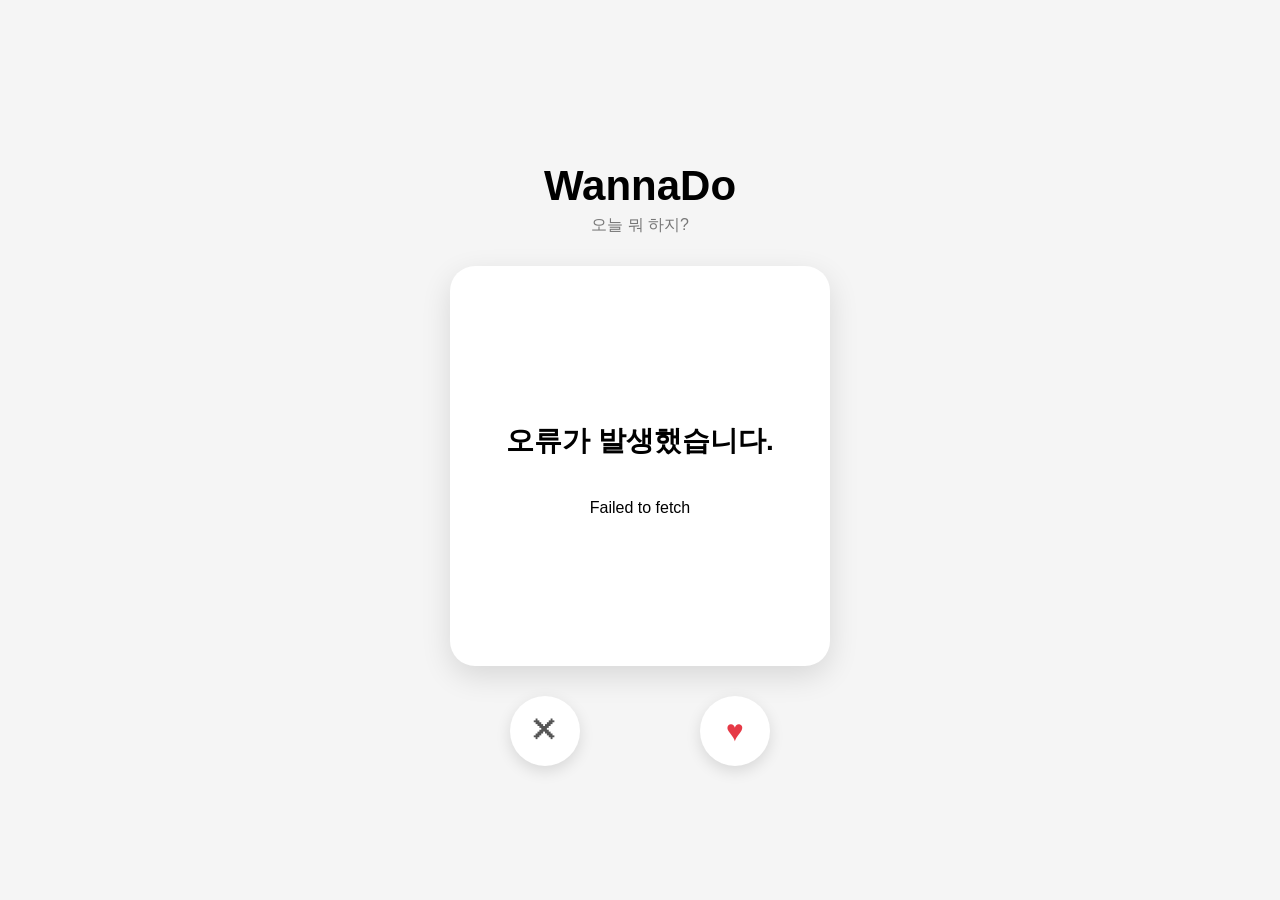
==== frontend/index.html @ f0a4247f "Implement swipe-based activity recommendations" ====
<!DOCTYPE html>
<html lang="ko">
<head>
    <meta charset="UTF-8">
    <meta name="viewport" content="width=device-width, initial-scale=1.0">
    <title>WannaDo</title>
    <link rel="stylesheet" href="style.css">
</head>

<body>

    <main class="app">
        <h1>WannaDo</h1>
        <p class="subtitle">오늘 뭐 하지?</p>

        <div id="card" class="card">
            <div class="loading">추천을 불러오는 중...</div>
        </div>

        <div class="buttons">
            <button id="dislike" class="button dislike">✕</button>
            <button id="like" class="button like">♥</button>
        </div>
    </main>

    <script src="app.js"></script>
</body>
</html>
---- frontend/style.css ----
* {
    box-sizing: border-box;
}

body {
    margin: 0;
    min-height: 100vh;
    display: flex;
    justify-content: center;
    align-items: center;
    background: #f5f5f5;
    font-family: Arial, sans-serif;
}

.app {
    width: 380px;
    text-align: center;
}

h1 {
    margin-bottom: 5px;
    font-size: 42px;
}

.subtitle {
    margin-top: 0;
    color: #777;
}

.card {
    margin-top: 30px;
    min-height: 400px;
    padding: 35px;
    border-radius: 25px;
    background: white;
    box-shadow: 0 10px 30px rgba(0, 0, 0, 0.12);

    display: flex;
    flex-direction: column;
    justify-content: center;
}

.card h2 {
    font-size: 28px;
}

.info {
    color: #666;
    margin: 8px 0;
}

.buttons {
    display: flex;
    justify-content: space-around;
    margin-top: 30px;
}

.button {
    width: 70px;
    height: 70px;
    border-radius: 50%;
    border: none;
    background: white;
    font-size: 30px;
    cursor: pointer;
    box-shadow: 0 5px 15px rgba(0, 0, 0, 0.12);
}

.dislike {
    color: #555;
}

.like {
    color: #e63946;
}

.button:hover {
    transform: scale(1.08);
}
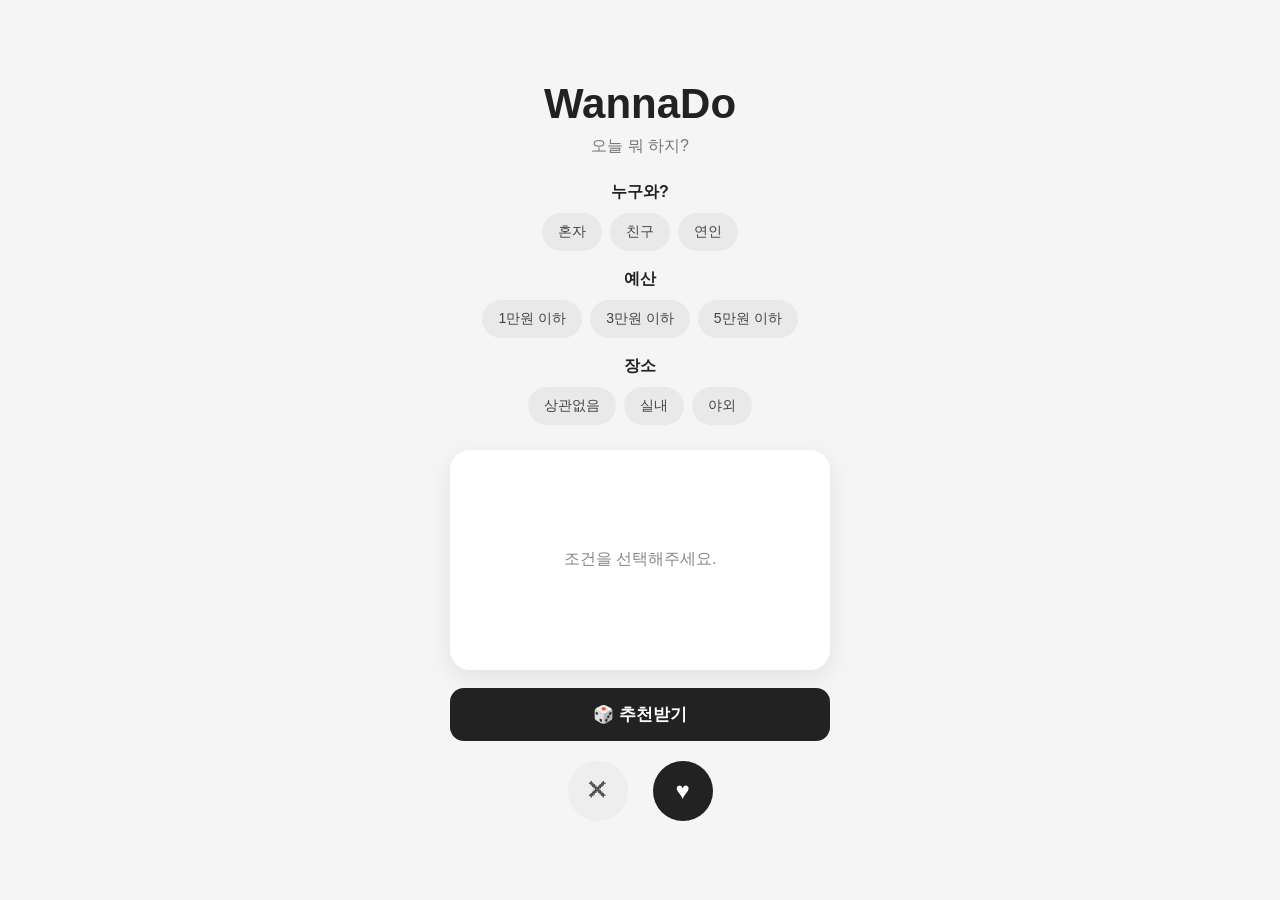
==== commit dcaba2ad: "Update WannaDo frontend" ====
--- a/frontend/index.html
+++ b/frontend/index.html
@@ -3,26 +3,112 @@
 <head>
     <meta charset="UTF-8">
     <meta name="viewport" content="width=device-width, initial-scale=1.0">
+
     <title>WannaDo</title>
+
     <link rel="stylesheet" href="style.css">
 </head>
 
 <body>
 
     <main class="app">
+
         <h1>WannaDo</h1>
         <p class="subtitle">오늘 뭐 하지?</p>
 
+
+        <!-- 조건 선택 -->
+        <section class="filters">
+
+            <h3>누구와?</h3>
+
+            <div class="options">
+                <button class="option people" data-value="alone">
+                    혼자
+                </button>
+
+                <button class="option people" data-value="friend">
+                    친구
+                </button>
+
+                <button class="option people" data-value="couple">
+                    연인
+                </button>
+            </div>
+
+
+            <h3>예산</h3>
+
+            <div class="options">
+                <button class="option budget" data-value="10000">
+                    1만원 이하
+                </button>
+
+                <button class="option budget" data-value="30000">
+                    3만원 이하
+                </button>
+
+                <button class="option budget" data-value="50000">
+                    5만원 이하
+                </button>
+            </div>
+
+
+            <h3>장소</h3>
+
+            <div class="options">
+                <button class="option place" data-value="all">
+                    상관없음
+                </button>
+
+                <button class="option place" data-value="true">
+                    실내
+                </button>
+
+                <button class="option place" data-value="false">
+                    야외
+                </button>
+            </div>
+
+        </section>
+
+
+        <!-- 추천 카드 -->
+
         <div id="card" class="card">
-            <div class="loading">추천을 불러오는 중...</div>
+
+            <div class="loading">
+                조건을 선택해주세요.
+            </div>
+
         </div>
 
+
+        <!-- 추천 버튼 -->
+
+        <button id="recommend" class="recommend-button">
+            🎲 추천받기
+        </button>
+
+
+        <!-- 기존 좋아요 / 싫어요 -->
+
         <div class="buttons">
-            <button id="dislike" class="button dislike">✕</button>
-            <button id="like" class="button like">♥</button>
+
+            <button id="dislike" class="button dislike">
+                ✕
+            </button>
+
+            <button id="like" class="button like">
+                ♥
+            </button>
+
         </div>
+
     </main>
 
+
     <script src="app.js"></script>
+
 </body>
-</html>
+</html>
--- a/frontend/style.css
+++ b/frontend/style.css
@@ -5,75 +5,201 @@
 body {
     margin: 0;
     min-height: 100vh;
+
     display: flex;
     justify-content: center;
     align-items: center;
+
+    font-family: Arial, sans-serif;
+
     background: #f5f5f5;
-    font-family: Arial, sans-serif;
+    color: #222;
 }
 
 .app {
-    width: 380px;
+    width: 100%;
+    max-width: 420px;
+
+    padding: 30px 20px;
+
     text-align: center;
 }
 
 h1 {
-    margin-bottom: 5px;
+    margin: 0;
+
     font-size: 42px;
 }
 
 .subtitle {
-    margin-top: 0;
+    margin-top: 8px;
+    margin-bottom: 25px;
+
     color: #777;
 }
 
+
+/* =========================
+   조건 선택
+========================= */
+
+.filters {
+    margin-bottom: 25px;
+}
+
+.filters h3 {
+    margin: 18px 0 10px;
+
+    font-size: 16px;
+}
+
+.options {
+    display: flex;
+    gap: 8px;
+    justify-content: center;
+    flex-wrap: wrap;
+}
+
+.option {
+    border: none;
+
+    padding: 10px 16px;
+
+    border-radius: 20px;
+
+    background: #e9e9e9;
+
+    color: #444;
+
+    cursor: pointer;
+
+    font-size: 14px;
+
+    transition: 0.2s;
+}
+
+.option:hover {
+    background: #ddd;
+}
+
+.option.selected {
+    background: #222;
+    color: white;
+}
+
+
+/* =========================
+   추천 카드
+========================= */
+
 .card {
-    margin-top: 30px;
-    min-height: 400px;
-    padding: 35px;
-    border-radius: 25px;
+    min-height: 220px;
+
+    display: flex;
+    flex-direction: column;
+    justify-content: center;
+
+    padding: 30px 20px;
+
     background: white;
-    box-shadow: 0 10px 30px rgba(0, 0, 0, 0.12);
-
-    display: flex;
-    flex-direction: column;
-    justify-content: center;
+
+    border-radius: 20px;
+
+    box-shadow: 0 8px 25px rgba(0, 0, 0, 0.08);
+
+    touch-action: none;
+
+    user-select: none;
 }
 
 .card h2 {
-    font-size: 28px;
+    margin-bottom: 20px;
+
+    font-size: 25px;
 }
 
 .info {
-    color: #666;
     margin: 8px 0;
-}
+
+    color: #555;
+}
+
+.loading {
+    color: #888;
+}
+
+
+/* =========================
+   추천 버튼
+========================= */
+
+.recommend-button {
+    width: 100%;
+
+    margin-top: 18px;
+
+    padding: 15px;
+
+    border: none;
+    border-radius: 14px;
+
+    background: #222;
+    color: white;
+
+    font-size: 17px;
+    font-weight: bold;
+
+    cursor: pointer;
+
+    transition: 0.2s;
+}
+
+.recommend-button:hover {
+    transform: translateY(-2px);
+}
+
+.recommend-button:active {
+    transform: translateY(0);
+}
+
+
+/* =========================
+   좋아요 / 싫어요
+========================= */
 
 .buttons {
     display: flex;
-    justify-content: space-around;
-    margin-top: 30px;
+    justify-content: center;
+
+    gap: 25px;
+
+    margin-top: 20px;
 }
 
 .button {
-    width: 70px;
-    height: 70px;
+    width: 60px;
+    height: 60px;
+
+    border: none;
     border-radius: 50%;
-    border: none;
-    background: white;
-    font-size: 30px;
+
+    font-size: 24px;
+
     cursor: pointer;
-    box-shadow: 0 5px 15px rgba(0, 0, 0, 0.12);
-}
-
-.dislike {
-    color: #555;
-}
-
-.like {
-    color: #e63946;
+
+    transition: 0.2s;
 }
 
 .button:hover {
     transform: scale(1.08);
 }
+
+.dislike {
+    background: #eee;
+    color: #555;
+}
+
+.like {
+    background: #222;
+    color: white;
+}
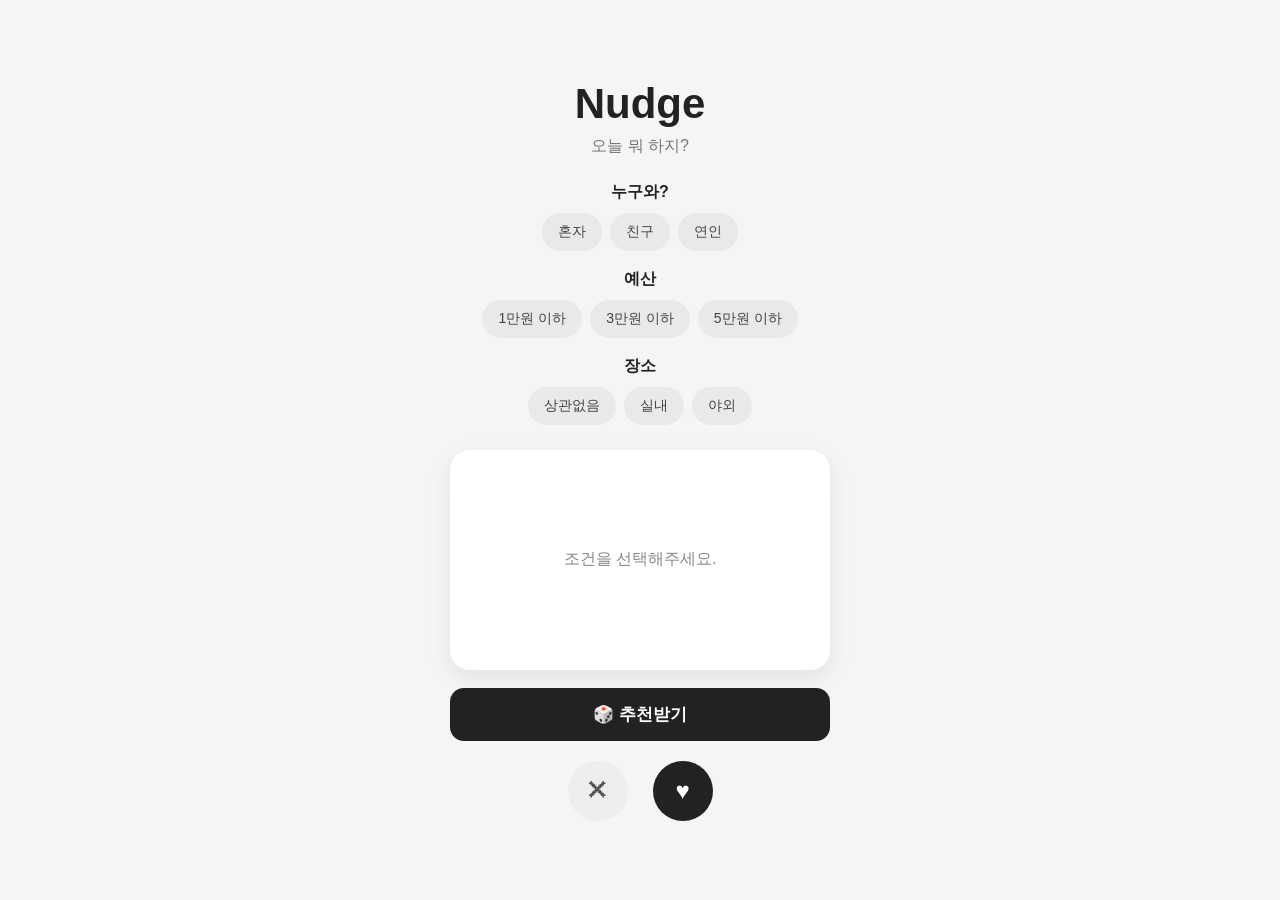
==== commit aae9925b: "Rename WannaDo to Nudge" ====
--- a/frontend/index.html
+++ b/frontend/index.html
@@ -4,7 +4,7 @@
     <meta charset="UTF-8">
     <meta name="viewport" content="width=device-width, initial-scale=1.0">
 
-    <title>WannaDo</title>
+    <title>Nudge</title>
 
     <link rel="stylesheet" href="style.css">
 </head>
@@ -13,7 +13,7 @@
 
     <main class="app">
 
-        <h1>WannaDo</h1>
+        <h1>Nudge</h1>
         <p class="subtitle">오늘 뭐 하지?</p>
 
 
--- a/frontend/style.css
+++ b/frontend/style.css
@@ -27,14 +27,12 @@
 
 h1 {
     margin: 0;
-
     font-size: 42px;
 }
 
 .subtitle {
     margin-top: 8px;
     margin-bottom: 25px;
-
     color: #777;
 }
 
@@ -49,13 +47,13 @@
 
 .filters h3 {
     margin: 18px 0 10px;
-
     font-size: 16px;
 }
 
 .options {
     display: flex;
     gap: 8px;
+
     justify-content: center;
     flex-wrap: wrap;
 }
@@ -68,7 +66,6 @@
     border-radius: 20px;
 
     background: #e9e9e9;
-
     color: #444;
 
     cursor: pointer;
@@ -105,22 +102,31 @@
 
     border-radius: 20px;
 
-    box-shadow: 0 8px 25px rgba(0, 0, 0, 0.08);
+    box-shadow:
+        0 8px 25px rgba(0, 0, 0, 0.08);
 
     touch-action: none;
-
     user-select: none;
+}
+
+.category {
+    margin: 0 0 8px;
+
+    font-size: 13px;
+    font-weight: bold;
+
+    color: #888;
+
+    text-transform: uppercase;
 }
 
 .card h2 {
     margin-bottom: 20px;
-
     font-size: 25px;
 }
 
 .info {
     margin: 8px 0;
-
     color: #555;
 }
 
@@ -169,6 +175,7 @@
 
 .buttons {
     display: flex;
+
     justify-content: center;
 
     gap: 25px;
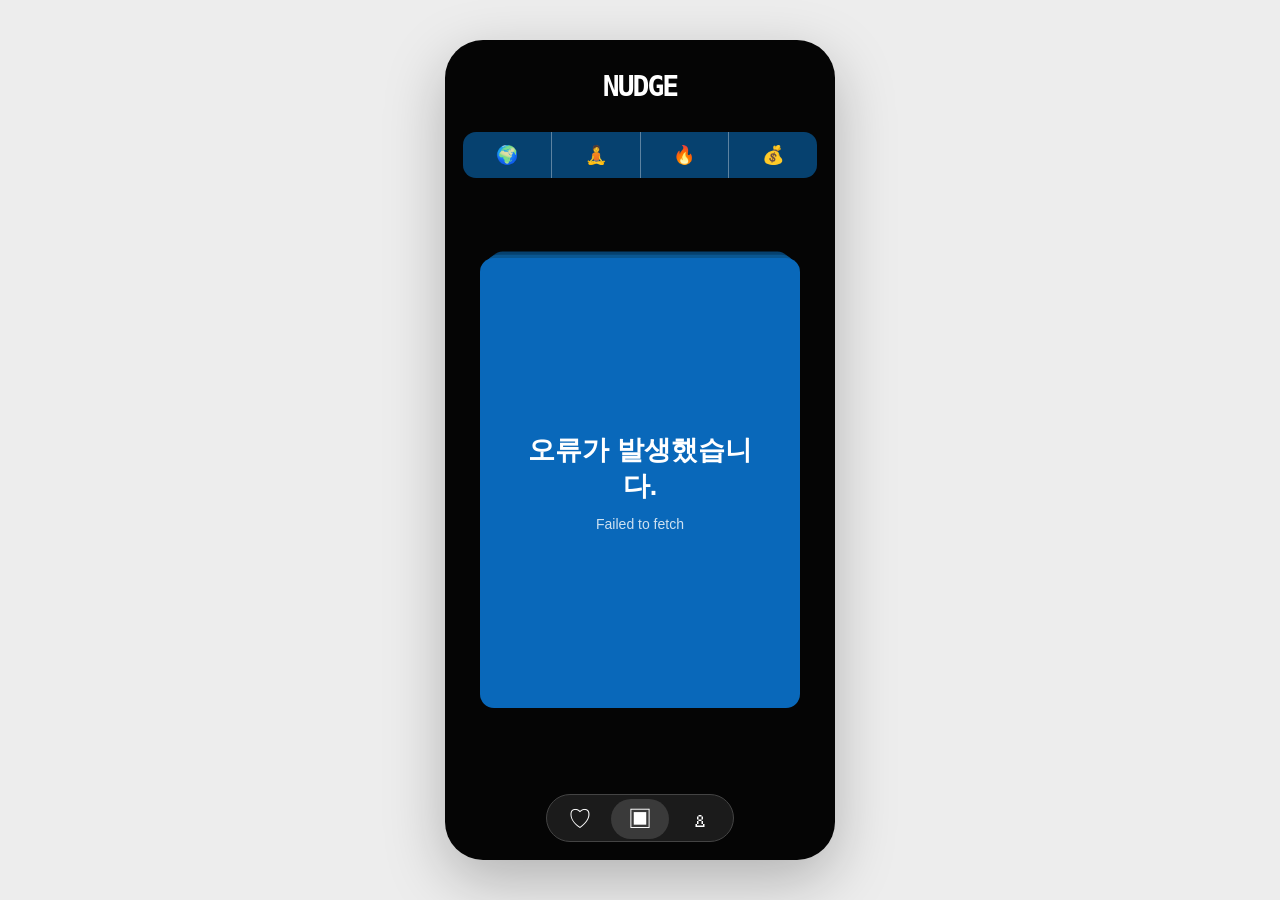
==== commit f2e622c6: "Update Nudge frontend UI" ====
--- a/frontend/index.html
+++ b/frontend/index.html
@@ -2,7 +2,8 @@
 <html lang="ko">
 <head>
     <meta charset="UTF-8">
-    <meta name="viewport" content="width=device-width, initial-scale=1.0">
+    <meta name="viewport"
+          content="width=device-width, initial-scale=1.0">
 
     <title>Nudge</title>
 
@@ -11,104 +12,234 @@
 
 <body>
 
-    <main class="app">
-
-        <h1>Nudge</h1>
-        <p class="subtitle">오늘 뭐 하지?</p>
-
-
-        <!-- 조건 선택 -->
-        <section class="filters">
-
-            <h3>누구와?</h3>
-
-            <div class="options">
-                <button class="option people" data-value="alone">
-                    혼자
+<div class="phone">
+
+    <!-- ========================= -->
+    <!-- Header -->
+    <!-- ========================= -->
+
+    <header class="header">
+
+        <div class="logo">
+            NUDGE
+        </div>
+
+    </header>
+
+
+    <!-- ========================= -->
+    <!-- Filters -->
+    <!-- ========================= -->
+
+    <section class="filters">
+
+        <button class="filter" id="locationFilter">
+            🌍
+        </button>
+
+        <button class="filter" id="peopleFilter">
+            🧘
+        </button>
+
+        <button class="filter" id="categoryFilter">
+            🔥
+        </button>
+
+        <button class="filter" id="budgetFilter">
+            💰
+        </button>
+
+    </section>
+
+
+    <!-- ========================= -->
+    <!-- Card Area -->
+    <!-- ========================= -->
+
+    <main class="main">
+
+        <div class="card-stack">
+
+            <div class="card-back card-back-2"></div>
+            <div class="card-back card-back-1"></div>
+
+            <div id="card" class="card">
+
+                <div class="loading">
+                    오늘 뭐 하지?
+                </div>
+
+            </div>
+
+        </div>
+
+    </main>
+
+
+    <!-- ========================= -->
+    <!-- Bottom Navigation -->
+    <!-- ========================= -->
+
+    <nav class="bottom-nav">
+
+        <button
+            class="nav-button"
+            id="savedButton">
+
+            <span>♡</span>
+
+        </button>
+
+
+        <button
+            class="nav-button active"
+            id="homeButton">
+
+            <span>▣</span>
+
+        </button>
+
+
+        <button
+            class="nav-button"
+            id="myButton">
+
+            <span>♙</span>
+
+        </button>
+
+    </nav>
+
+
+    <!-- ========================= -->
+    <!-- Filter Modal -->
+    <!-- ========================= -->
+
+    <div
+        id="filterModal"
+        class="modal hidden">
+
+        <div class="modal-content">
+
+            <div class="modal-header">
+
+                <h2 id="modalTitle">
+                    필터
+                </h2>
+
+                <button
+                    id="closeModal"
+                    class="close-button">
+
+                    ×
+
                 </button>
 
-                <button class="option people" data-value="friend">
-                    친구
-                </button>
-
-                <button class="option people" data-value="couple">
-                    연인
-                </button>
-            </div>
-
-
-            <h3>예산</h3>
-
-            <div class="options">
-                <button class="option budget" data-value="10000">
-                    1만원 이하
-                </button>
-
-                <button class="option budget" data-value="30000">
-                    3만원 이하
-                </button>
-
-                <button class="option budget" data-value="50000">
-                    5만원 이하
-                </button>
-            </div>
-
-
-            <h3>장소</h3>
-
-            <div class="options">
-                <button class="option place" data-value="all">
-                    상관없음
-                </button>
-
-                <button class="option place" data-value="true">
-                    실내
-                </button>
-
-                <button class="option place" data-value="false">
-                    야외
-                </button>
-            </div>
-
-        </section>
-
-
-        <!-- 추천 카드 -->
-
-        <div id="card" class="card">
-
-            <div class="loading">
-                조건을 선택해주세요.
-            </div>
-
-        </div>
-
-
-        <!-- 추천 버튼 -->
-
-        <button id="recommend" class="recommend-button">
-            🎲 추천받기
-        </button>
-
-
-        <!-- 기존 좋아요 / 싫어요 -->
-
-        <div class="buttons">
-
-            <button id="dislike" class="button dislike">
-                ✕
+            </div>
+
+
+            <div
+                id="modalOptions"
+                class="modal-options">
+            </div>
+
+        </div>
+
+    </div>
+
+
+    <!-- ========================= -->
+    <!-- Saved Page -->
+    <!-- ========================= -->
+
+    <section
+        id="savedPage"
+        class="page hidden">
+
+        <div class="page-header">
+
+            <h2>Saved</h2>
+
+            <button
+                id="closeSaved"
+                class="page-close">
+
+                ×
+
             </button>
 
-            <button id="like" class="button like">
-                ♥
+        </div>
+
+        <div
+            id="savedList"
+            class="saved-list">
+        </div>
+
+    </section>
+
+
+    <!-- ========================= -->
+    <!-- My Page -->
+    <!-- ========================= -->
+
+    <section
+        id="myPage"
+        class="page hidden">
+
+        <div class="page-header">
+
+            <h2>My</h2>
+
+            <button
+                id="closeMy"
+                class="page-close">
+
+                ×
+
             </button>
 
         </div>
 
-    </main>
-
-
-    <script src="app.js"></script>
+
+        <div class="my-content">
+
+            <div class="profile">
+
+                <div class="profile-circle">
+                    H
+                </div>
+
+                <div>
+                    <h3>Hyun</h3>
+                    <p>Nudge user</p>
+                </div>
+
+            </div>
+
+
+            <div class="my-section">
+
+                <h3>오늘의 취향</h3>
+
+                <div class="my-tags">
+
+                    <span>가벼운 활동</span>
+                    <span>서울</span>
+                    <span>새로운 경험</span>
+
+                </div>
+
+            </div>
+
+        </div>
+
+    </section>
+
+
+</div>
+
+
+<script src="app.js"></script>
 
 </body>
 </html>
--- a/frontend/style.css
+++ b/frontend/style.css
@@ -1,212 +1,694 @@
 * {
     box-sizing: border-box;
-}
+    margin: 0;
+    padding: 0;
+}
+
+
+:root {
+    --lime: #B7F34A;
+    --black: #050505;
+    --dark: #111111;
+    --white: #FFFFFF;
+    --gray: #8A8A8A;
+}
+
 
 body {
-    margin: 0;
     min-height: 100vh;
 
     display: flex;
     justify-content: center;
     align-items: center;
 
-    font-family: Arial, sans-serif;
-
-    background: #f5f5f5;
-    color: #222;
-}
-
-.app {
+    background: #EDEDED;
+
+    font-family:
+        -apple-system,
+        BlinkMacSystemFont,
+        "Segoe UI",
+        sans-serif;
+
+    color: white;
+}
+
+
+/* ========================= */
+/* Phone */
+/* ========================= */
+
+.phone {
+    position: relative;
+
+    width: 390px;
+    height: 820px;
+
+    background: var(--black);
+
+    border-radius: 38px;
+
+    overflow: hidden;
+
+    box-shadow:
+        0 20px 60px rgba(0, 0, 0, 0.25);
+}
+
+
+/* ========================= */
+/* Header */
+/* ========================= */
+
+.header {
+    height: 92px;
+
+    display: flex;
+    align-items: center;
+    justify-content: center;
+}
+
+
+.logo {
+    font-family: monospace;
+
+    font-size: 28px;
+    font-weight: 900;
+
+    letter-spacing: -2px;
+
+    color: white;
+}
+
+
+/* ========================= */
+/* Filters */
+/* ========================= */
+
+.filters {
+
+    position: relative;
+
+    margin: 0 18px;
+
+    height: 46px;
+
+    display: flex;
+
+    background: #06416F;
+
+    border-radius: 13px;
+
+    overflow: hidden;
+}
+
+
+.filter {
+
+    flex: 1;
+
+    border: none;
+
+    background: transparent;
+
+    color: white;
+
+    font-size: 18px;
+
+    cursor: pointer;
+
+    transition: 0.2s;
+}
+
+
+.filter + .filter {
+    border-left: 1px solid rgba(255,255,255,0.35);
+}
+
+
+.filter:hover {
+    background: rgba(255,255,255,0.1);
+}
+
+
+.filter.selected {
+    background: var(--lime);
+    color: black;
+}
+
+
+/* ========================= */
+/* Main */
+/* ========================= */
+
+.main {
+
+    position: absolute;
+
+    top: 155px;
+    bottom: 90px;
+
+    left: 0;
+    right: 0;
+
+    display: flex;
+
+    justify-content: center;
+    align-items: center;
+}
+
+
+/* ========================= */
+/* Card Stack */
+/* ========================= */
+
+.card-stack {
+
+    position: relative;
+
+    width: 320px;
+    height: 450px;
+}
+
+
+.card-back {
+
+    position: absolute;
+
     width: 100%;
-    max-width: 420px;
-
-    padding: 30px 20px;
+    height: 100%;
+
+    border-radius: 14px;
+}
+
+
+.card-back-2 {
+
+    transform:
+        translateY(-20px)
+        scale(0.94);
+
+    background: #06416F;
+}
+
+
+.card-back-1 {
+
+    transform:
+        translateY(-10px)
+        scale(0.97);
+
+    background: #0A5792;
+}
+
+
+/* ========================= */
+/* Main Card */
+/* ========================= */
+
+.card {
+
+    position: absolute;
+
+    width: 100%;
+    height: 100%;
+
+    display: flex;
+
+    flex-direction: column;
+
+    justify-content: center;
+    align-items: center;
+
+    padding: 35px;
+
+    background: #0968BA;
+
+    border-radius: 14px;
+
+    cursor: grab;
+
+    user-select: none;
+
+    touch-action: none;
+
+    transition:
+        transform 0.3s ease,
+        opacity 0.3s ease;
+}
+
+
+.card:active {
+    cursor: grabbing;
+}
+
+
+.card h2 {
 
     text-align: center;
-}
-
-h1 {
-    margin: 0;
-    font-size: 42px;
-}
-
-.subtitle {
-    margin-top: 8px;
-    margin-bottom: 25px;
+
+    font-size: 27px;
+
+    line-height: 1.3;
+
+    font-weight: 800;
+}
+
+
+.card .info {
+
+    margin-top: 12px;
+
+    font-size: 14px;
+
+    color: rgba(255,255,255,0.8);
+}
+
+
+.loading {
+
+    font-size: 18px;
+
+    color: rgba(255,255,255,0.7);
+
+    text-align: center;
+}
+
+
+/* ========================= */
+/* Bottom Navigation */
+/* ========================= */
+
+.bottom-nav {
+
+    position: absolute;
+
+    left: 50%;
+
+    bottom: 18px;
+
+    transform: translateX(-50%);
+
+    height: 48px;
+
+    padding: 4px;
+
+    display: flex;
+
+    gap: 2px;
+
+    background: #1B1B1B;
+
+    border-radius: 30px;
+
+    border: 1px solid #444;
+}
+
+
+.nav-button {
+
+    width: 58px;
+    height: 40px;
+
+    border: none;
+
+    border-radius: 22px;
+
+    background: transparent;
+
+    color: white;
+
+    font-size: 24px;
+
+    cursor: pointer;
+
+    transition: 0.2s;
+}
+
+
+.nav-button.active {
+
+    background: #3A3A3A;
+}
+
+
+.nav-button:hover {
+
+    color: var(--lime);
+}
+
+
+/* ========================= */
+/* Modal */
+/* ========================= */
+
+.modal {
+
+    position: absolute;
+
+    inset: 0;
+
+    z-index: 50;
+
+    display: flex;
+
+    align-items: flex-end;
+
+    background: rgba(0,0,0,0.55);
+}
+
+
+.modal.hidden {
+    display: none;
+}
+
+
+.modal-content {
+
+    width: 100%;
+
+    padding: 25px;
+
+    background: #181818;
+
+    border-radius:
+        25px 25px 0 0;
+}
+
+
+.modal-header {
+
+    display: flex;
+
+    justify-content: space-between;
+
+    align-items: center;
+
+    margin-bottom: 20px;
+}
+
+
+.modal-header h2 {
+
+    font-size: 22px;
+}
+
+
+.close-button {
+
+    border: none;
+
+    background: transparent;
+
+    color: white;
+
+    font-size: 28px;
+
+    cursor: pointer;
+}
+
+
+.modal-options {
+
+    display: grid;
+
+    grid-template-columns: repeat(2, 1fr);
+
+    gap: 10px;
+}
+
+
+.modal-option {
+
+    padding: 14px;
+
+    border: 1px solid #333;
+
+    border-radius: 12px;
+
+    background: #222;
+
+    color: white;
+
+    cursor: pointer;
+
+    font-size: 15px;
+}
+
+
+.modal-option:hover,
+.modal-option.selected {
+
+    background: var(--lime);
+
+    color: black;
+
+    border-color: var(--lime);
+}
+
+
+/* ========================= */
+/* Pages */
+/* ========================= */
+
+.page {
+
+    position: absolute;
+
+    inset: 0;
+
+    z-index: 40;
+
+    background: var(--black);
+
+    padding: 35px 22px;
+}
+
+
+.page.hidden {
+    display: none;
+}
+
+
+.page-header {
+
+    display: flex;
+
+    justify-content: space-between;
+
+    align-items: center;
+
+    margin-bottom: 30px;
+}
+
+
+.page-header h2 {
+
+    font-size: 30px;
+}
+
+
+.page-close {
+
+    border: none;
+
+    background: transparent;
+
+    color: white;
+
+    font-size: 30px;
+
+    cursor: pointer;
+}
+
+
+/* ========================= */
+/* Saved */
+/* ========================= */
+
+.saved-list {
+
+    display: flex;
+
+    flex-direction: column;
+
+    gap: 10px;
+
+    max-height: 680px;
+
+    overflow-y: auto;
+}
+
+
+.saved-item {
+
+    padding: 18px;
+
+    background: #181818;
+
+    border-radius: 15px;
+
+    display: flex;
+
+    justify-content: space-between;
+
+    align-items: center;
+}
+
+
+.saved-item h3 {
+
+    font-size: 16px;
+}
+
+
+.saved-item p {
+
+    margin-top: 5px;
+
+    font-size: 12px;
+
+    color: var(--gray);
+}
+
+
+.remove-saved {
+
+    border: none;
+
+    background: transparent;
+
     color: #777;
-}
-
-
-/* =========================
-   조건 선택
-========================= */
-
-.filters {
-    margin-bottom: 25px;
-}
-
-.filters h3 {
-    margin: 18px 0 10px;
+
+    font-size: 20px;
+
+    cursor: pointer;
+}
+
+
+.empty {
+
+    color: #777;
+
+    text-align: center;
+
+    margin-top: 100px;
+}
+
+
+/* ========================= */
+/* My */
+/* ========================= */
+
+.profile {
+
+    display: flex;
+
+    align-items: center;
+
+    gap: 15px;
+
+    padding: 20px;
+
+    background: #181818;
+
+    border-radius: 18px;
+}
+
+
+.profile-circle {
+
+    width: 50px;
+    height: 50px;
+
+    border-radius: 50%;
+
+    display: flex;
+
+    align-items: center;
+    justify-content: center;
+
+    background: var(--lime);
+
+    color: black;
+
+    font-weight: 900;
+
+    font-size: 20px;
+}
+
+
+.profile h3 {
+
+    font-size: 18px;
+}
+
+
+.profile p {
+
+    margin-top: 4px;
+
+    color: #777;
+
+    font-size: 13px;
+}
+
+
+.my-section {
+
+    margin-top: 35px;
+}
+
+
+.my-section h3 {
+
+    margin-bottom: 15px;
+
     font-size: 16px;
 }
 
-.options {
-    display: flex;
+
+.my-tags {
+
+    display: flex;
+
+    flex-wrap: wrap;
+
     gap: 8px;
-
-    justify-content: center;
-    flex-wrap: wrap;
-}
-
-.option {
-    border: none;
-
-    padding: 10px 16px;
+}
+
+
+.my-tags span {
+
+    padding: 8px 12px;
+
+    background: #222;
 
     border-radius: 20px;
 
-    background: #e9e9e9;
-    color: #444;
-
-    cursor: pointer;
-
-    font-size: 14px;
-
-    transition: 0.2s;
-}
-
-.option:hover {
-    background: #ddd;
-}
-
-.option.selected {
-    background: #222;
-    color: white;
-}
-
-
-/* =========================
-   추천 카드
-========================= */
-
-.card {
-    min-height: 220px;
-
-    display: flex;
-    flex-direction: column;
-    justify-content: center;
-
-    padding: 30px 20px;
-
-    background: white;
-
-    border-radius: 20px;
-
-    box-shadow:
-        0 8px 25px rgba(0, 0, 0, 0.08);
-
-    touch-action: none;
-    user-select: none;
-}
-
-.category {
-    margin: 0 0 8px;
-
     font-size: 13px;
-    font-weight: bold;
-
-    color: #888;
-
-    text-transform: uppercase;
-}
-
-.card h2 {
-    margin-bottom: 20px;
-    font-size: 25px;
-}
-
-.info {
-    margin: 8px 0;
-    color: #555;
-}
-
-.loading {
-    color: #888;
-}
-
-
-/* =========================
-   추천 버튼
-========================= */
-
-.recommend-button {
-    width: 100%;
-
-    margin-top: 18px;
-
-    padding: 15px;
-
-    border: none;
-    border-radius: 14px;
-
-    background: #222;
-    color: white;
-
-    font-size: 17px;
-    font-weight: bold;
-
-    cursor: pointer;
-
-    transition: 0.2s;
-}
-
-.recommend-button:hover {
-    transform: translateY(-2px);
-}
-
-.recommend-button:active {
-    transform: translateY(0);
-}
-
-
-/* =========================
-   좋아요 / 싫어요
-========================= */
-
-.buttons {
-    display: flex;
-
-    justify-content: center;
-
-    gap: 25px;
-
-    margin-top: 20px;
-}
-
-.button {
-    width: 60px;
-    height: 60px;
-
-    border: none;
-    border-radius: 50%;
-
-    font-size: 24px;
-
-    cursor: pointer;
-
-    transition: 0.2s;
-}
-
-.button:hover {
-    transform: scale(1.08);
-}
-
-.dislike {
-    background: #eee;
-    color: #555;
-}
-
-.like {
-    background: #222;
-    color: white;
+
+    color: #ccc;
+}
+
+
+/* ========================= */
+/* Mobile */
+/* ========================= */
+
+@media (max-width: 500px) {
+
+    body {
+        background: var(--black);
+    }
+
+
+    .phone {
+
+        width: 100vw;
+        height: 100vh;
+
+        border-radius: 0;
+
+        box-shadow: none;
+    }
+
 }
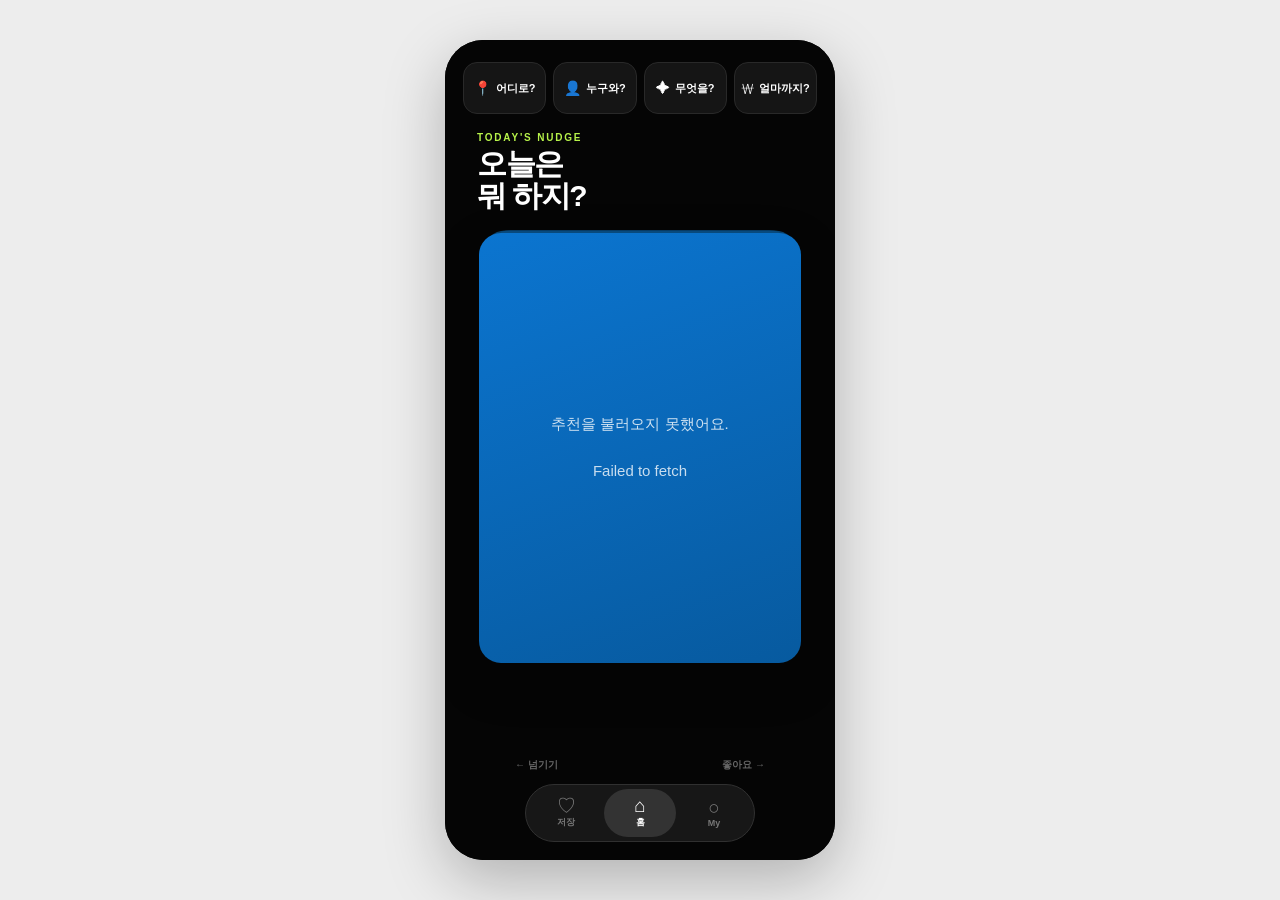
==== commit 38b83b24: "Update Nudge frontend UI" ====
--- a/frontend/index.html
+++ b/frontend/index.html
@@ -2,12 +2,17 @@
 <html lang="ko">
 <head>
     <meta charset="UTF-8">
-    <meta name="viewport"
-          content="width=device-width, initial-scale=1.0">
+    <meta
+        name="viewport"
+        content="width=device-width, initial-scale=1.0"
+    >
 
     <title>Nudge</title>
 
-    <link rel="stylesheet" href="style.css">
+    <link
+        rel="stylesheet"
+        href="style.css"
+    >
 </head>
 
 <body>
@@ -15,100 +20,162 @@
 <div class="phone">
 
     <!-- ========================= -->
-    <!-- Header -->
-    <!-- ========================= -->
-
-    <header class="header">
-
-        <div class="logo">
-            NUDGE
-        </div>
-
-    </header>
-
-
-    <!-- ========================= -->
-    <!-- Filters -->
-    <!-- ========================= -->
-
-    <section class="filters">
-
-        <button class="filter" id="locationFilter">
-            🌍
-        </button>
-
-        <button class="filter" id="peopleFilter">
-            🧘
-        </button>
-
-        <button class="filter" id="categoryFilter">
-            🔥
-        </button>
-
-        <button class="filter" id="budgetFilter">
-            💰
-        </button>
+    <!-- Main Home -->
+    <!-- ========================= -->
+
+    <section id="homePage" class="home-page">
+
+        <!-- Filter Bar -->
+
+        <section class="filters">
+
+            <button
+                class="filter"
+                id="locationFilter"
+            >
+                <span class="filter-icon">📍</span>
+                <span
+                    class="filter-label"
+                    id="locationLabel"
+                >
+                    어디로?
+                </span>
+            </button>
+
+
+            <button
+                class="filter"
+                id="peopleFilter"
+            >
+                <span class="filter-icon">👤</span>
+                <span
+                    class="filter-label"
+                    id="peopleLabel"
+                >
+                    누구와?
+                </span>
+            </button>
+
+
+            <button
+                class="filter"
+                id="categoryFilter"
+            >
+                <span class="filter-icon">✦</span>
+                <span
+                    class="filter-label"
+                    id="categoryLabel"
+                >
+                    무엇을?
+                </span>
+            </button>
+
+
+            <button
+                class="filter"
+                id="budgetFilter"
+            >
+                <span class="filter-icon">₩</span>
+                <span
+                    class="filter-label"
+                    id="budgetLabel"
+                >
+                    얼마까지?
+                </span>
+            </button>
+
+        </section>
+
+
+        <!-- Main -->
+
+        <main class="main">
+
+            <div class="headline">
+
+                <p class="eyebrow">
+                    TODAY'S NUDGE
+                </p>
+
+                <h1>
+                    오늘은<br>
+                    뭐 하지?
+                </h1>
+
+            </div>
+
+
+            <!-- Card -->
+
+            <div class="card-stack">
+
+                <div class="card-back card-back-2"></div>
+
+                <div class="card-back card-back-1"></div>
+
+
+                <div
+                    id="card"
+                    class="card"
+                >
+
+                    <div class="loading">
+
+                        <div class="loading-dot"></div>
+
+                        <p>
+                            오늘의 활동을<br>
+                            고르는 중...
+                        </p>
+
+                    </div>
+
+                </div>
+
+            </div>
+
+
+            <div class="swipe-hint">
+                <span>← 넘기기</span>
+                <span>좋아요 →</span>
+            </div>
+
+        </main>
+
+
+        <!-- Bottom Navigation -->
+
+        <nav class="bottom-nav">
+
+            <button
+                class="nav-button"
+                id="savedButton"
+            >
+                <span class="nav-icon">♡</span>
+                <span class="nav-label">저장</span>
+            </button>
+
+
+            <button
+                class="nav-button active"
+                id="homeButton"
+            >
+                <span class="nav-icon">⌂</span>
+                <span class="nav-label">홈</span>
+            </button>
+
+
+            <button
+                class="nav-button"
+                id="myButton"
+            >
+                <span class="nav-icon">○</span>
+                <span class="nav-label">My</span>
+            </button>
+
+        </nav>
 
     </section>
-
-
-    <!-- ========================= -->
-    <!-- Card Area -->
-    <!-- ========================= -->
-
-    <main class="main">
-
-        <div class="card-stack">
-
-            <div class="card-back card-back-2"></div>
-            <div class="card-back card-back-1"></div>
-
-            <div id="card" class="card">
-
-                <div class="loading">
-                    오늘 뭐 하지?
-                </div>
-
-            </div>
-
-        </div>
-
-    </main>
-
-
-    <!-- ========================= -->
-    <!-- Bottom Navigation -->
-    <!-- ========================= -->
-
-    <nav class="bottom-nav">
-
-        <button
-            class="nav-button"
-            id="savedButton">
-
-            <span>♡</span>
-
-        </button>
-
-
-        <button
-            class="nav-button active"
-            id="homeButton">
-
-            <span>▣</span>
-
-        </button>
-
-
-        <button
-            class="nav-button"
-            id="myButton">
-
-            <span>♙</span>
-
-        </button>
-
-    </nav>
 
 
     <!-- ========================= -->
@@ -117,22 +184,32 @@
 
     <div
         id="filterModal"
-        class="modal hidden">
+        class="modal hidden"
+    >
 
         <div class="modal-content">
 
+            <div class="modal-handle"></div>
+
+
             <div class="modal-header">
 
-                <h2 id="modalTitle">
-                    필터
-                </h2>
+                <div>
+                    <p class="modal-eyebrow">
+                        FILTER
+                    </p>
+
+                    <h2 id="modalTitle">
+                        필터
+                    </h2>
+                </div>
+
 
                 <button
                     id="closeModal"
-                    class="close-button">
-
+                    class="close-button"
+                >
                     ×
-
                 </button>
 
             </div>
@@ -140,8 +217,8 @@
 
             <div
                 id="modalOptions"
-                class="modal-options">
-            </div>
+                class="modal-options"
+            ></div>
 
         </div>
 
@@ -154,26 +231,36 @@
 
     <section
         id="savedPage"
-        class="page hidden">
+        class="page hidden"
+    >
 
         <div class="page-header">
 
-            <h2>Saved</h2>
+            <div>
+                <p class="page-eyebrow">
+                    YOUR PICKS
+                </p>
+
+                <h2>
+                    저장한 활동
+                </h2>
+            </div>
+
 
             <button
                 id="closeSaved"
-                class="page-close">
-
+                class="page-close"
+            >
                 ×
-
             </button>
 
         </div>
+
 
         <div
             id="savedList"
-            class="saved-list">
-        </div>
+            class="saved-list"
+        ></div>
 
     </section>
 
@@ -184,24 +271,35 @@
 
     <section
         id="myPage"
-        class="page hidden">
+        class="page hidden"
+    >
 
         <div class="page-header">
 
-            <h2>My</h2>
+            <div>
+                <p class="page-eyebrow">
+                    ABOUT YOU
+                </p>
+
+                <h2>
+                    My
+                </h2>
+            </div>
+
 
             <button
                 id="closeMy"
-                class="page-close">
-
+                class="page-close"
+            >
                 ×
-
             </button>
 
         </div>
 
 
         <div class="my-content">
+
+            <!-- Profile -->
 
             <div class="profile">
 
@@ -209,25 +307,75 @@
                     H
                 </div>
 
-                <div>
-                    <h3>Hyun</h3>
-                    <p>Nudge user</p>
-                </div>
-
-            </div>
-
+
+                <div class="profile-info">
+
+                    <h3>
+                        Hyun
+                    </h3>
+
+                    <p>
+                        Nudge user
+                    </p>
+
+                </div>
+
+            </div>
+
+
+            <!-- Taste -->
 
             <div class="my-section">
 
-                <h3>오늘의 취향</h3>
+                <div class="section-title">
+
+                    <span>
+                        오늘의 취향
+                    </span>
+
+                    <span class="section-count">
+                        03
+                    </span>
+
+                </div>
+
 
                 <div class="my-tags">
 
-                    <span>가벼운 활동</span>
-                    <span>서울</span>
-                    <span>새로운 경험</span>
-
-                </div>
+                    <span>
+                        가벼운 활동
+                    </span>
+
+                    <span>
+                        서울
+                    </span>
+
+                    <span>
+                        새로운 경험
+                    </span>
+
+                </div>
+
+            </div>
+
+
+            <!-- Concept -->
+
+            <div class="my-section nudge-message">
+
+                <p class="page-eyebrow">
+                    NUDGE
+                </p>
+
+                <h3>
+                    고민하는 시간을<br>
+                    줄여드릴게요.
+                </h3>
+
+                <p>
+                    당신이 좋아하는 활동을 알아갈수록
+                    Nudge는 더 좋은 하루를 제안합니다.
+                </p>
 
             </div>
 
--- a/frontend/style.css
+++ b/frontend/style.css
@@ -9,8 +9,16 @@
     --lime: #B7F34A;
     --black: #050505;
     --dark: #111111;
+    --dark-2: #181818;
+    --dark-3: #222222;
+
+    --blue: #0968BA;
+    --blue-dark: #06416F;
+    --blue-light: #0A5792;
+
     --white: #FFFFFF;
     --gray: #8A8A8A;
+    --gray-light: #C8C8C8;
 }
 
 
@@ -29,7 +37,7 @@
         "Segoe UI",
         sans-serif;
 
-    color: white;
+    color: var(--white);
 }
 
 
@@ -55,83 +63,101 @@
 
 
 /* ========================= */
-/* Header */
-/* ========================= */
-
-.header {
-    height: 92px;
-
-    display: flex;
+/* Home */
+/* ========================= */
+
+.home-page {
+    position: absolute;
+
+    inset: 0;
+
+    background: var(--black);
+}
+
+
+/* ========================= */
+/* Filters */
+/* ========================= */
+
+.filters {
+    position: absolute;
+
+    top: 22px;
+    left: 18px;
+    right: 18px;
+
+    height: 52px;
+
+    display: flex;
+
+    gap: 7px;
+
+    z-index: 10;
+}
+
+
+.filter {
+    flex: 1;
+
+    min-width: 0;
+
+    border: 1px solid #292929;
+
+    border-radius: 14px;
+
+    background: #151515;
+
+    color: white;
+
+    display: flex;
+
     align-items: center;
     justify-content: center;
-}
-
-
-.logo {
-    font-family: monospace;
-
-    font-size: 28px;
-    font-weight: 900;
-
-    letter-spacing: -2px;
-
-    color: white;
-}
-
-
-/* ========================= */
-/* Filters */
-/* ========================= */
-
-.filters {
-
-    position: relative;
-
-    margin: 0 18px;
-
-    height: 46px;
-
-    display: flex;
-
-    background: #06416F;
-
-    border-radius: 13px;
-
-    overflow: hidden;
-}
-
-
-.filter {
-
-    flex: 1;
-
-    border: none;
-
-    background: transparent;
-
-    color: white;
-
-    font-size: 18px;
+
+    gap: 5px;
 
     cursor: pointer;
 
-    transition: 0.2s;
-}
-
-
-.filter + .filter {
-    border-left: 1px solid rgba(255,255,255,0.35);
+    transition:
+        background 0.2s ease,
+        border 0.2s ease,
+        transform 0.2s ease;
 }
 
 
 .filter:hover {
-    background: rgba(255,255,255,0.1);
+    background: #202020;
+
+    transform: translateY(-1px);
 }
 
 
 .filter.selected {
     background: var(--lime);
-    color: black;
+
+    color: var(--black);
+
+    border-color: var(--lime);
+}
+
+
+.filter-icon {
+    font-size: 14px;
+
+    line-height: 1;
+}
+
+
+.filter-label {
+    font-size: 11px;
+
+    font-weight: 700;
+
+    white-space: nowrap;
+
+    overflow: hidden;
+
+    text-overflow: ellipsis;
 }
 
 
@@ -140,19 +166,62 @@
 /* ========================= */
 
 .main {
-
     position: absolute;
 
-    top: 155px;
-    bottom: 90px;
+    top: 0;
+    bottom: 80px;
 
     left: 0;
     right: 0;
 
     display: flex;
 
+    flex-direction: column;
+
+    align-items: center;
+
     justify-content: center;
-    align-items: center;
+}
+
+
+/* ========================= */
+/* Headline */
+/* ========================= */
+
+.headline {
+    position: absolute;
+
+    top: 92px;
+
+    left: 32px;
+
+    width: calc(100% - 64px);
+
+    z-index: 2;
+}
+
+
+.eyebrow {
+    font-size: 10px;
+
+    font-weight: 800;
+
+    letter-spacing: 1.8px;
+
+    color: var(--lime);
+
+    margin-bottom: 5px;
+}
+
+
+.headline h1 {
+    font-size: 30px;
+
+    line-height: 1.05;
+
+    letter-spacing: -1.5px;
+
+    font-weight: 900;
 }
 
 
@@ -161,42 +230,47 @@
 /* ========================= */
 
 .card-stack {
-
     position: relative;
 
-    width: 320px;
-    height: 450px;
+    width: 322px;
+    height: 430px;
+
+    margin-top: 75px;
 }
 
 
 .card-back {
-
     position: absolute;
 
     width: 100%;
     height: 100%;
 
-    border-radius: 14px;
+    border-radius: 22px;
+
+    transition:
+        transform 0.3s ease;
 }
 
 
 .card-back-2 {
-
     transform:
-        translateY(-20px)
-        scale(0.94);
-
-    background: #06416F;
+        translateY(-18px)
+        scale(0.93);
+
+    background: var(--blue-dark);
+
+    opacity: 0.7;
 }
 
 
 .card-back-1 {
-
     transform:
-        translateY(-10px)
+        translateY(-9px)
         scale(0.97);
 
-    background: #0A5792;
+    background: var(--blue-light);
+
+    opacity: 0.8;
 }
 
 
@@ -205,7 +279,6 @@
 /* ========================= */
 
 .card {
-
     position: absolute;
 
     width: 100%;
@@ -215,20 +288,29 @@
 
     flex-direction: column;
 
-    justify-content: center;
-    align-items: center;
-
-    padding: 35px;
-
-    background: #0968BA;
-
-    border-radius: 14px;
+    justify-content: flex-end;
+
+    padding: 27px;
+
+    background:
+        linear-gradient(
+            160deg,
+            #0B75D0 0%,
+            #075A9F 100%
+        );
+
+    border-radius: 22px;
 
     cursor: grab;
 
     user-select: none;
 
     touch-action: none;
+
+    overflow: hidden;
+
+    box-shadow:
+        0 18px 45px rgba(0, 0, 0, 0.25);
 
     transition:
         transform 0.3s ease,
@@ -241,35 +323,220 @@
 }
 
 
+/* ========================= */
+/* Card Image */
+/* ========================= */
+
+.card-image {
+    position: absolute;
+
+    top: 0;
+    left: 0;
+    right: 0;
+
+    height: 53%;
+
+    background:
+        linear-gradient(
+            180deg,
+            rgba(0,0,0,0.05),
+            rgba(0,0,0,0.4)
+        );
+
+    display: flex;
+
+    align-items: center;
+    justify-content: center;
+
+    overflow: hidden;
+}
+
+
+.card-image img {
+    width: 100%;
+    height: 100%;
+
+    object-fit: cover;
+
+    pointer-events: none;
+}
+
+
+.card-image-placeholder {
+    width: 100%;
+    height: 100%;
+
+    display: flex;
+
+    align-items: center;
+    justify-content: center;
+
+    font-size: 54px;
+
+    background:
+        linear-gradient(
+            135deg,
+            #1283D9,
+            #06416F
+        );
+}
+
+
+/* ========================= */
+/* Card Content */
+/* ========================= */
+
+.card-content {
+    position: relative;
+
+    z-index: 2;
+
+    width: 100%;
+}
+
+
+.card-category {
+    display: inline-flex;
+
+    align-items: center;
+
+    padding: 6px 10px;
+
+    margin-bottom: 10px;
+
+    background: var(--lime);
+
+    color: var(--black);
+
+    border-radius: 20px;
+
+    font-size: 10px;
+
+    font-weight: 900;
+
+    letter-spacing: 0.5px;
+}
+
+
 .card h2 {
+    text-align: left;
+
+    font-size: 28px;
+
+    line-height: 1.15;
+
+    letter-spacing: -1px;
+
+    font-weight: 900;
+
+    word-break: keep-all;
+}
+
+
+.card-description {
+    margin-top: 9px;
+
+    font-size: 13px;
+
+    line-height: 1.45;
+
+    color: rgba(255,255,255,0.78);
+
+    word-break: keep-all;
+}
+
+
+.card-info {
+    display: flex;
+
+    flex-wrap: wrap;
+
+    gap: 6px;
+
+    margin-top: 15px;
+}
+
+
+.info-chip {
+    padding: 7px 10px;
+
+    background: rgba(0,0,0,0.22);
+
+    border: 1px solid rgba(255,255,255,0.12);
+
+    border-radius: 20px;
+
+    font-size: 11px;
+
+    color: white;
+}
+
+
+/* ========================= */
+/* Loading */
+/* ========================= */
+
+.loading {
+    width: 100%;
+
+    height: 100%;
+
+    display: flex;
+
+    flex-direction: column;
+
+    justify-content: center;
+
+    align-items: center;
+
+    gap: 15px;
 
     text-align: center;
 
-    font-size: 27px;
-
-    line-height: 1.3;
-
-    font-weight: 800;
-}
-
-
-.card .info {
-
-    margin-top: 12px;
-
-    font-size: 14px;
-
     color: rgba(255,255,255,0.8);
 }
 
 
-.loading {
-
-    font-size: 18px;
-
-    color: rgba(255,255,255,0.7);
-
-    text-align: center;
+.loading p {
+    font-size: 15px;
+
+    line-height: 1.5;
+}
+
+
+.loading-dot {
+    width: 12px;
+    height: 12px;
+
+    border-radius: 50%;
+
+    background: var(--lime);
+
+    box-shadow:
+        0 0 0 8px rgba(183,243,74,0.12);
+}
+
+
+/* ========================= */
+/* Swipe Hint */
+/* ========================= */
+
+.swipe-hint {
+    position: absolute;
+
+    bottom: 8px;
+
+    width: 250px;
+
+    display: flex;
+
+    justify-content: space-between;
+
+    color: #666;
+
+    font-size: 10px;
+
+    font-weight: 700;
 }
 
 
@@ -278,7 +545,6 @@
 /* ========================= */
 
 .bottom-nav {
-
     position: absolute;
 
     left: 50%;
@@ -287,51 +553,73 @@
 
     transform: translateX(-50%);
 
+    height: 58px;
+
+    padding: 4px;
+
+    display: flex;
+
+    gap: 2px;
+
+    background: #171717;
+
+    border-radius: 30px;
+
+    border: 1px solid #303030;
+
+    z-index: 20;
+}
+
+
+.nav-button {
+    width: 72px;
     height: 48px;
 
-    padding: 4px;
-
-    display: flex;
-
-    gap: 2px;
-
-    background: #1B1B1B;
-
-    border-radius: 30px;
-
-    border: 1px solid #444;
-}
-
-
-.nav-button {
-
-    width: 58px;
-    height: 40px;
-
     border: none;
 
-    border-radius: 22px;
+    border-radius: 25px;
 
     background: transparent;
 
+    color: #777;
+
+    display: flex;
+
+    flex-direction: column;
+
+    align-items: center;
+    justify-content: center;
+
+    gap: 1px;
+
+    cursor: pointer;
+
+    transition: 0.2s;
+}
+
+
+.nav-icon {
+    font-size: 19px;
+
+    line-height: 18px;
+}
+
+
+.nav-label {
+    font-size: 9px;
+
+    font-weight: 700;
+}
+
+
+.nav-button.active {
+    background: #333;
+
     color: white;
-
-    font-size: 24px;
-
-    cursor: pointer;
-
-    transition: 0.2s;
-}
-
-
-.nav-button.active {
-
-    background: #3A3A3A;
 }
 
 
 .nav-button:hover {
-
     color: var(--lime);
 }
 
@@ -341,7 +629,6 @@
 /* ========================= */
 
 .modal {
-
     position: absolute;
 
     inset: 0;
@@ -352,7 +639,9 @@
 
     align-items: flex-end;
 
-    background: rgba(0,0,0,0.55);
+    background: rgba(0,0,0,0.62);
+
+    backdrop-filter: blur(3px);
 }
 
 
@@ -362,20 +651,39 @@
 
 
 .modal-content {
-
     width: 100%;
 
-    padding: 25px;
-
-    background: #181818;
+    padding:
+        10px
+        25px
+        30px;
+
+    background: #171717;
 
     border-radius:
-        25px 25px 0 0;
+        27px
+        27px
+        0
+        0;
+
+    border-top:
+        1px solid #333;
+}
+
+
+.modal-handle {
+    width: 42px;
+    height: 4px;
+
+    border-radius: 5px;
+
+    background: #444;
+
+    margin: 2px auto 22px;
 }
 
 
 .modal-header {
-
     display: flex;
 
     justify-content: space-between;
@@ -386,43 +694,60 @@
 }
 
 
+.modal-eyebrow {
+    font-size: 9px;
+
+    letter-spacing: 1.5px;
+
+    color: var(--lime);
+
+    font-weight: 800;
+
+    margin-bottom: 4px;
+}
+
+
 .modal-header h2 {
-
-    font-size: 22px;
+    font-size: 24px;
+
+    letter-spacing: -0.7px;
 }
 
 
 .close-button {
+    width: 38px;
+    height: 38px;
 
     border: none;
 
-    background: transparent;
+    border-radius: 50%;
+
+    background: #272727;
 
     color: white;
 
-    font-size: 28px;
+    font-size: 25px;
 
     cursor: pointer;
 }
 
 
 .modal-options {
-
     display: grid;
 
-    grid-template-columns: repeat(2, 1fr);
-
-    gap: 10px;
+    grid-template-columns:
+        repeat(2, 1fr);
+
+    gap: 9px;
 }
 
 
 .modal-option {
-
-    padding: 14px;
+    padding: 14px 12px;
 
     border: 1px solid #333;
 
-    border-radius: 12px;
+    border-radius: 14px;
 
     background: #222;
 
@@ -430,13 +755,16 @@
 
     cursor: pointer;
 
-    font-size: 15px;
+    font-size: 14px;
+
+    font-weight: 600;
+
+    transition: 0.2s;
 }
 
 
 .modal-option:hover,
 .modal-option.selected {
-
     background: var(--lime);
 
     color: black;
@@ -450,7 +778,6 @@
 /* ========================= */
 
 .page {
-
     position: absolute;
 
     inset: 0;
@@ -459,7 +786,12 @@
 
     background: var(--black);
 
-    padding: 35px 22px;
+    padding:
+        34px
+        22px
+        90px;
+
+    overflow-y: auto;
 }
 
 
@@ -469,32 +801,51 @@
 
 
 .page-header {
-
     display: flex;
 
     justify-content: space-between;
 
-    align-items: center;
+    align-items: flex-start;
 
     margin-bottom: 30px;
 }
 
 
+.page-eyebrow {
+    font-size: 9px;
+
+    letter-spacing: 1.6px;
+
+    color: var(--lime);
+
+    font-weight: 800;
+
+    margin-bottom: 5px;
+}
+
+
 .page-header h2 {
-
     font-size: 30px;
+
+    letter-spacing: -1px;
+
+    font-weight: 900;
 }
 
 
 .page-close {
+    width: 40px;
+    height: 40px;
 
     border: none;
 
-    background: transparent;
+    border-radius: 50%;
+
+    background: #222;
 
     color: white;
 
-    font-size: 30px;
+    font-size: 25px;
 
     cursor: pointer;
 }
@@ -505,26 +856,24 @@
 /* ========================= */
 
 .saved-list {
-
     display: flex;
 
     flex-direction: column;
 
     gap: 10px;
-
-    max-height: 680px;
-
-    overflow-y: auto;
 }
 
 
 .saved-item {
-
     padding: 18px;
 
     background: #181818;
 
-    border-radius: 15px;
+    border:
+        1px solid
+        #272727;
+
+    border-radius: 17px;
 
     display: flex;
 
@@ -535,14 +884,14 @@
 
 
 .saved-item h3 {
-
     font-size: 16px;
+
+    font-weight: 800;
 }
 
 
 .saved-item p {
-
-    margin-top: 5px;
+    margin-top: 6px;
 
     font-size: 12px;
 
@@ -551,122 +900,196 @@
 
 
 .remove-saved {
+    width: 32px;
+    height: 32px;
 
     border: none;
 
-    background: transparent;
+    border-radius: 50%;
+
+    background: #242424;
 
     color: #777;
 
+    font-size: 18px;
+
+    cursor: pointer;
+}
+
+
+.remove-saved:hover {
+    color: white;
+
+    background: #333;
+}
+
+
+.empty {
+    color: #666;
+
+    text-align: center;
+
+    margin-top: 120px;
+
+    font-size: 14px;
+
+    line-height: 1.6;
+}
+
+
+/* ========================= */
+/* My */
+/* ========================= */
+
+.profile {
+    display: flex;
+
+    align-items: center;
+
+    gap: 15px;
+
+    padding: 21px;
+
+    background: #181818;
+
+    border:
+        1px solid
+        #292929;
+
+    border-radius: 20px;
+}
+
+
+.profile-circle {
+    width: 55px;
+    height: 55px;
+
+    border-radius: 50%;
+
+    display: flex;
+
+    align-items: center;
+    justify-content: center;
+
+    background: var(--lime);
+
+    color: black;
+
+    font-weight: 900;
+
+    font-size: 21px;
+}
+
+
+.profile-info h3 {
+    font-size: 19px;
+
+    font-weight: 800;
+}
+
+
+.profile-info p {
+    margin-top: 4px;
+
+    color: #777;
+
+    font-size: 12px;
+}
+
+
+.my-section {
+    margin-top: 32px;
+}
+
+
+.section-title {
+    display: flex;
+
+    justify-content: space-between;
+
+    align-items: center;
+
+    margin-bottom: 14px;
+
+    font-size: 15px;
+
+    font-weight: 800;
+}
+
+
+.section-count {
+    color: #555;
+
+    font-size: 11px;
+}
+
+
+.my-tags {
+    display: flex;
+
+    flex-wrap: wrap;
+
+    gap: 8px;
+}
+
+
+.my-tags span {
+    padding: 9px 13px;
+
+    background: #222;
+
+    border:
+        1px solid
+        #2d2d2d;
+
+    border-radius: 20px;
+
+    font-size: 12px;
+
+    color: #ccc;
+}
+
+
+/* ========================= */
+/* Nudge Message */
+/* ========================= */
+
+.nudge-message {
+    padding:
+        20px;
+
+    background:
+        linear-gradient(
+            145deg,
+            #171717,
+            #0D0D0D
+        );
+
+    border-radius: 20px;
+
+    border:
+        1px solid
+        #282828;
+}
+
+
+.nudge-message h3 {
     font-size: 20px;
 
-    cursor: pointer;
-}
-
-
-.empty {
+    line-height: 1.35;
+
+    letter-spacing: -0.5px;
+
+    margin-bottom: 12px;
+}
+
+
+.nudge-message > p:last-child {
+    font-size: 12px;
+
+    line-height: 1.6;
 
     color: #777;
-
-    text-align: center;
-
-    margin-top: 100px;
-}
-
-
-/* ========================= */
-/* My */
-/* ========================= */
-
-.profile {
-
-    display: flex;
-
-    align-items: center;
-
-    gap: 15px;
-
-    padding: 20px;
-
-    background: #181818;
-
-    border-radius: 18px;
-}
-
-
-.profile-circle {
-
-    width: 50px;
-    height: 50px;
-
-    border-radius: 50%;
-
-    display: flex;
-
-    align-items: center;
-    justify-content: center;
-
-    background: var(--lime);
-
-    color: black;
-
-    font-weight: 900;
-
-    font-size: 20px;
-}
-
-
-.profile h3 {
-
-    font-size: 18px;
-}
-
-
-.profile p {
-
-    margin-top: 4px;
-
-    color: #777;
-
-    font-size: 13px;
-}
-
-
-.my-section {
-
-    margin-top: 35px;
-}
-
-
-.my-section h3 {
-
-    margin-bottom: 15px;
-
-    font-size: 16px;
-}
-
-
-.my-tags {
-
-    display: flex;
-
-    flex-wrap: wrap;
-
-    gap: 8px;
-}
-
-
-.my-tags span {
-
-    padding: 8px 12px;
-
-    background: #222;
-
-    border-radius: 20px;
-
-    font-size: 13px;
-
-    color: #ccc;
 }
 
 
@@ -682,7 +1105,6 @@
 
 
     .phone {
-
         width: 100vw;
         height: 100vh;
 
@@ -691,4 +1113,34 @@
         box-shadow: none;
     }
 
+
+    .card-stack {
+        width: 82vw;
+        height: 56vh;
+
+        max-height: 440px;
+    }
+
+
+    .headline {
+        left: 8vw;
+
+        width: 84vw;
+    }
+
+
+    .filters {
+        left: 4vw;
+        right: 4vw;
+    }
+
+
+    .filter {
+        gap: 3px;
+    }
+
+
+    .filter-label {
+        font-size: 10px;
+    }
 }
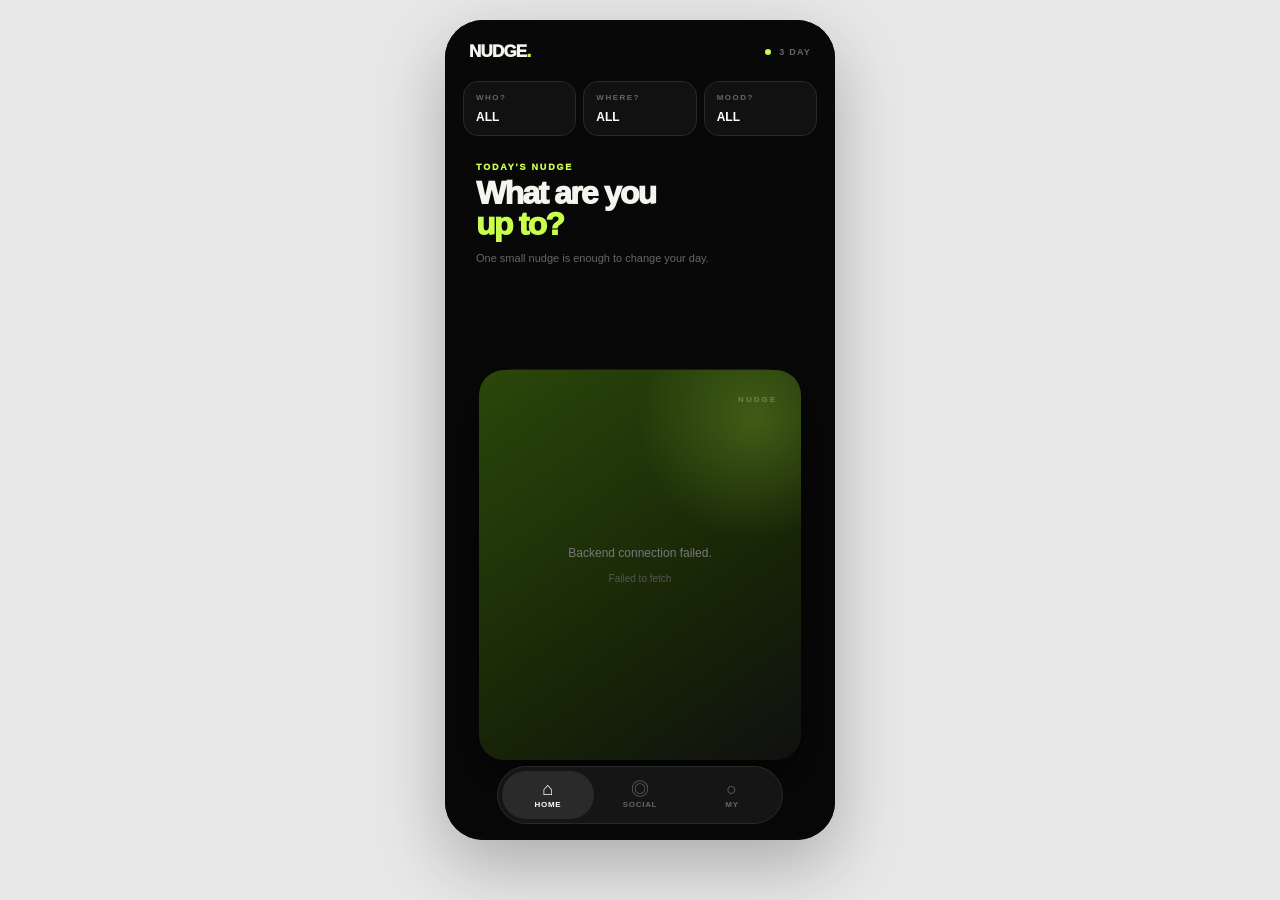
==== commit 1cca8d2a: "Update Nudge frontend UX" ====
--- a/frontend/index.html
+++ b/frontend/index.html
@@ -1,393 +1,158 @@
 <!DOCTYPE html>
 <html lang="ko">
 <head>
-    <meta charset="UTF-8">
-    <meta
-        name="viewport"
-        content="width=device-width, initial-scale=1.0"
-    >
-
-    <title>Nudge</title>
-
-    <link
-        rel="stylesheet"
-        href="style.css"
-    >
+  <meta charset="UTF-8">
+  <meta name="viewport" content="width=device-width, initial-scale=1.0">
+  <title>Nudge</title>
+  <link rel="stylesheet" href="style.css">
 </head>
-
 <body>
 
-<div class="phone">
+<button id="backButton" class="back-button" type="button" aria-label="Go back">← Back</button>
 
-    <!-- ========================= -->
-    <!-- Main Home -->
-    <!-- ========================= -->
+<div class="app-shell" id="app">
 
-    <section id="homePage" class="home-page">
+  <!-- HOME -->
+  <section class="screen active" id="homePage">
+    <header class="topbar">
+      <div class="brand">NUDGE<span>.</span></div>
+      <div class="streak"><i></i> 3 DAY</div>
+    </header>
 
-        <!-- Filter Bar -->
-
-        <section class="filters">
-
-            <button
-                class="filter"
-                id="locationFilter"
-            >
-                <span class="filter-icon">📍</span>
-                <span
-                    class="filter-label"
-                    id="locationLabel"
-                >
-                    어디로?
-                </span>
-            </button>
-
-
-            <button
-                class="filter"
-                id="peopleFilter"
-            >
-                <span class="filter-icon">👤</span>
-                <span
-                    class="filter-label"
-                    id="peopleLabel"
-                >
-                    누구와?
-                </span>
-            </button>
-
-
-            <button
-                class="filter"
-                id="categoryFilter"
-            >
-                <span class="filter-icon">✦</span>
-                <span
-                    class="filter-label"
-                    id="categoryLabel"
-                >
-                    무엇을?
-                </span>
-            </button>
-
-
-            <button
-                class="filter"
-                id="budgetFilter"
-            >
-                <span class="filter-icon">₩</span>
-                <span
-                    class="filter-label"
-                    id="budgetLabel"
-                >
-                    얼마까지?
-                </span>
-            </button>
-
-        </section>
-
-
-        <!-- Main -->
-
-        <main class="main">
-
-            <div class="headline">
-
-                <p class="eyebrow">
-                    TODAY'S NUDGE
-                </p>
-
-                <h1>
-                    오늘은<br>
-                    뭐 하지?
-                </h1>
-
-            </div>
-
-
-            <!-- Card -->
-
-            <div class="card-stack">
-
-                <div class="card-back card-back-2"></div>
-
-                <div class="card-back card-back-1"></div>
-
-
-                <div
-                    id="card"
-                    class="card"
-                >
-
-                    <div class="loading">
-
-                        <div class="loading-dot"></div>
-
-                        <p>
-                            오늘의 활동을<br>
-                            고르는 중...
-                        </p>
-
-                    </div>
-
-                </div>
-
-            </div>
-
-
-            <div class="swipe-hint">
-                <span>← 넘기기</span>
-                <span>좋아요 →</span>
-            </div>
-
-        </main>
-
-
-        <!-- Bottom Navigation -->
-
-        <nav class="bottom-nav">
-
-            <button
-                class="nav-button"
-                id="savedButton"
-            >
-                <span class="nav-icon">♡</span>
-                <span class="nav-label">저장</span>
-            </button>
-
-
-            <button
-                class="nav-button active"
-                id="homeButton"
-            >
-                <span class="nav-icon">⌂</span>
-                <span class="nav-label">홈</span>
-            </button>
-
-
-            <button
-                class="nav-button"
-                id="myButton"
-            >
-                <span class="nav-icon">○</span>
-                <span class="nav-label">My</span>
-            </button>
-
-        </nav>
-
-    </section>
-
-
-    <!-- ========================= -->
-    <!-- Filter Modal -->
-    <!-- ========================= -->
-
-    <div
-        id="filterModal"
-        class="modal hidden"
-    >
-
-        <div class="modal-content">
-
-            <div class="modal-handle"></div>
-
-
-            <div class="modal-header">
-
-                <div>
-                    <p class="modal-eyebrow">
-                        FILTER
-                    </p>
-
-                    <h2 id="modalTitle">
-                        필터
-                    </h2>
-                </div>
-
-
-                <button
-                    id="closeModal"
-                    class="close-button"
-                >
-                    ×
-                </button>
-
-            </div>
-
-
-            <div
-                id="modalOptions"
-                class="modal-options"
-            ></div>
-
-        </div>
-
+    <div class="filters">
+      <button class="filter-btn" data-filter="who">
+        <span>WHO?</span><strong id="whoLabel">ALL</strong>
+      </button>
+      <button class="filter-btn" data-filter="where">
+        <span>WHERE?</span><strong id="whereLabel">ALL</strong>
+      </button>
+      <button class="filter-btn" data-filter="mood">
+        <span>MOOD?</span><strong id="moodLabel">ALL</strong>
+      </button>
     </div>
 
+    <main class="home-main">
+      <div class="headline">
+        <p class="eyebrow">TODAY'S NUDGE</p>
+        <h1>What are you<br><em>up to?</em></h1>
+        <p>One small nudge is enough to change your day.</p>
+      </div>
 
-    <!-- ========================= -->
-    <!-- Saved Page -->
-    <!-- ========================= -->
+      <div class="card-stack">
+        <div class="card-shadow shadow-two"></div>
+        <div class="card-shadow shadow-one"></div>
+        <article class="nudge-card" id="nudgeCard">
+          <div class="loader">
+            <div class="spinner"></div>
+            <span>Finding your nudge...</span>
+          </div>
+        </article>
+      </div>
 
-    <section
-        id="savedPage"
-        class="page hidden"
-    >
+      <div class="swipe-hint">
+        <span>← SKIP</span>
+        <span>SAVE →</span>
+      </div>
+    </main>
 
-        <div class="page-header">
+    <nav class="bottom-nav">
+      <button class="nav-btn active" data-page="home"><b>⌂</b><span>HOME</span></button>
+      <button class="nav-btn" data-page="social"><b>◎</b><span>SOCIAL</span></button>
+      <button class="nav-btn" data-page="my"><b>○</b><span>MY</span></button>
+    </nav>
+  </section>
 
-            <div>
-                <p class="page-eyebrow">
-                    YOUR PICKS
-                </p>
+  <!-- FILTER SHEET -->
+  <section class="filter-overlay hidden" id="filterOverlay">
+    <div class="filter-sheet">
+      <div class="sheet-handle"></div>
+      <div class="sheet-header">
+        <div>
+          <p class="eyebrow">FILTER</p>
+          <h2 id="filterTitle">WHO?</h2>
+        </div>
+        <button class="close-btn" id="closeFilter">×</button>
+      </div>
+      <div class="filter-options" id="filterOptions"></div>
+    </div>
+  </section>
 
-                <h2>
-                    저장한 활동
-                </h2>
-            </div>
+  <!-- MISSION -->
+  <section class="screen mission-screen" id="missionPage">
+    <button class="mission-close" id="closeMission">×</button>
+    <div id="missionContent"></div>
+  </section>
 
+  <!-- SOCIAL -->
+  <section class="screen page-screen" id="socialPage">
+    <header class="page-header">
+      <div><p class="eyebrow">YOUR PEOPLE</p><h2>Social</h2></div>
+      <div class="profile-mini">H</div>
+    </header>
 
-            <button
-                id="closeSaved"
-                class="page-close"
-            >
-                ×
-            </button>
+    <div class="social-stats">
+      <div><strong>12</strong><span>FRIENDS</span></div>
+      <div><strong>68%</strong><span>COLLECTED</span></div>
+      <div><strong>07</strong><span>TITLES</span></div>
+    </div>
 
-        </div>
+    <p class="section-label">FRIENDS</p>
+    <div class="friends-list" id="friendsList"></div>
+  </section>
 
+  <!-- MY -->
+  <section class="screen page-screen" id="myPage">
+    <header class="page-header">
+      <div><p class="eyebrow">ABOUT YOU</p><h2>My</h2></div>
+      <div class="profile-mini">H</div>
+    </header>
 
-        <div
-            id="savedList"
-            class="saved-list"
-        ></div>
+    <div class="profile-card">
+      <div class="avatar">H</div>
+      <div class="profile-copy">
+        <h3>Hyun</h3>
+        <p>DAY EXPLORER</p>
+      </div>
+      <div class="collection-stat">
+        <strong>68%</strong><span>COLLECTED</span>
+      </div>
+    </div>
 
-    </section>
+    <div class="my-menu">
+      <button class="menu-row" data-panel="saved">
+        <span class="menu-icon">♡</span>
+        <span><strong>Saved</strong><small>Your saved nudges</small></span>
+        <i>›</i>
+      </button>
+      <button class="menu-row" data-panel="collection">
+        <span class="menu-icon">◇</span>
+        <span><strong>Collection</strong><small>Activities you've completed</small></span>
+        <i>›</i>
+      </button>
+      <button class="menu-row" data-panel="titles">
+        <span class="menu-icon">✦</span>
+        <span><strong>Titles</strong><small>Equip your achievement</small></span>
+        <i>›</i>
+      </button>
+      <button class="menu-row" data-panel="theme">
+        <span class="menu-icon">◐</span>
+        <span><strong>Theme</strong><small>Change your Nudge look</small></span>
+        <i>›</i>
+      </button>
+    </div>
 
+    <div class="inline-panel hidden" id="myPanel"></div>
+  </section>
 
-    <!-- ========================= -->
-    <!-- My Page -->
-    <!-- ========================= -->
-
-    <section
-        id="myPage"
-        class="page hidden"
-    >
-
-        <div class="page-header">
-
-            <div>
-                <p class="page-eyebrow">
-                    ABOUT YOU
-                </p>
-
-                <h2>
-                    My
-                </h2>
-            </div>
-
-
-            <button
-                id="closeMy"
-                class="page-close"
-            >
-                ×
-            </button>
-
-        </div>
-
-
-        <div class="my-content">
-
-            <!-- Profile -->
-
-            <div class="profile">
-
-                <div class="profile-circle">
-                    H
-                </div>
-
-
-                <div class="profile-info">
-
-                    <h3>
-                        Hyun
-                    </h3>
-
-                    <p>
-                        Nudge user
-                    </p>
-
-                </div>
-
-            </div>
-
-
-            <!-- Taste -->
-
-            <div class="my-section">
-
-                <div class="section-title">
-
-                    <span>
-                        오늘의 취향
-                    </span>
-
-                    <span class="section-count">
-                        03
-                    </span>
-
-                </div>
-
-
-                <div class="my-tags">
-
-                    <span>
-                        가벼운 활동
-                    </span>
-
-                    <span>
-                        서울
-                    </span>
-
-                    <span>
-                        새로운 경험
-                    </span>
-
-                </div>
-
-            </div>
-
-
-            <!-- Concept -->
-
-            <div class="my-section nudge-message">
-
-                <p class="page-eyebrow">
-                    NUDGE
-                </p>
-
-                <h3>
-                    고민하는 시간을<br>
-                    줄여드릴게요.
-                </h3>
-
-                <p>
-                    당신이 좋아하는 활동을 알아갈수록
-                    Nudge는 더 좋은 하루를 제안합니다.
-                </p>
-
-            </div>
-
-        </div>
-
-    </section>
-
+  <!-- SAVED -->
+  <section class="screen page-screen" id="savedPage">
+    <header class="page-header">
+      <div><p class="eyebrow">YOUR PICKS</p><h2>Saved</h2></div>
+    </header>
+    <div class="saved-list" id="savedList"></div>
+  </section>
 
 </div>
-
-
 <script src="app.js"></script>
-
 </body>
-</html>+</html>
--- a/frontend/style.css
+++ b/frontend/style.css
@@ -1,1146 +1,98 @@
-* {
-    box-sizing: border-box;
-    margin: 0;
-    padding: 0;
+*{box-sizing:border-box;margin:0;padding:0}
+:root{--lime:#c8ff4d;--bg:#080808;--panel:#141414;--panel2:#1c1c1c;--line:#292929;--muted:#737373;--white:#f5f5f0}
+html,body{min-height:100%;background:#e8e8e8;color:var(--white);font-family:-apple-system,BlinkMacSystemFont,"Segoe UI",sans-serif}
+body{display:flex;align-items:center;justify-content:center;padding:20px}
+button{font:inherit}
+.app-shell{position:relative;width:390px;height:820px;overflow:hidden;background:var(--bg);border-radius:38px;box-shadow:0 25px 70px #0004}
+.screen{position:absolute;inset:0;display:none;background:var(--bg)}
+.screen.active{display:block}
+.hidden{display:none!important}
+
+.topbar{position:absolute;z-index:20;top:22px;left:24px;right:24px;display:flex;align-items:center;justify-content:space-between}
+.brand{font-size:17px;font-weight:950;letter-spacing:-.8px}.brand span{color:var(--lime)}
+.streak{font-size:9px;font-weight:900;letter-spacing:1.2px;color:#666}.streak i{display:inline-block;width:6px;height:6px;margin-right:5px;border-radius:50%;background:var(--lime)}
+
+.filters{position:absolute;z-index:20;top:61px;left:18px;right:18px;display:grid;grid-template-columns:repeat(3,1fr);gap:7px}
+.filter-btn{height:55px;padding:9px 12px;border:1px solid var(--line);border-radius:15px;background:#111;color:white;text-align:left;cursor:pointer}
+.filter-btn:hover,.filter-btn.selected{border-color:var(--lime);background:#171b10}
+.filter-btn span{display:block;margin-bottom:5px;color:#666;font-size:8px;font-weight:900;letter-spacing:1.5px}
+.filter-btn strong{font-size:12px;font-weight:900}
+
+.home-main{position:absolute;inset:0 0 75px;display:flex;align-items:center;flex-direction:column}
+.headline{position:absolute;top:142px;left:31px;right:31px}
+.eyebrow{margin-bottom:6px;color:var(--lime);font-size:9px;font-weight:950;letter-spacing:1.8px}
+.headline h1{font-size:32px;line-height:.98;font-weight:950;letter-spacing:-1.8px}
+.headline h1 em{color:var(--lime);font-style:normal}
+.headline>p:last-child{margin-top:10px;color:#666;font-size:11px;line-height:1.4}
+
+.card-stack{position:relative;width:322px;height:390px;margin-top:350px}
+.card-shadow{position:absolute;inset:0;border-radius:25px}
+.shadow-two{background:#263c0d;opacity:.45;transform:translateY(-16px) scale(.92)}
+.shadow-one{background:#5e8c16;opacity:.65;transform:translateY(-8px) scale(.96)}
+.nudge-card{position:absolute;inset:0;z-index:3;display:flex;align-items:flex-end;padding:26px;border-radius:25px;overflow:hidden;background:linear-gradient(145deg,#2b470b,#172507 62%,#101010);box-shadow:0 22px 50px #0009;cursor:grab;touch-action:none;user-select:none;transition:transform .3s,opacity .3s}
+.nudge-card:before{content:"";position:absolute;width:250px;height:250px;right:-80px;top:-75px;border-radius:50%;background:radial-gradient(circle,#c8ff4d35,transparent 68%)}
+.nudge-card:after{content:"NUDGE";position:absolute;right:24px;top:25px;color:#fff4;font-size:8px;font-weight:900;letter-spacing:2px}
+.card-content{position:relative;z-index:2}
+.category{display:inline-block;margin-bottom:11px;padding:6px 9px;border-radius:20px;background:var(--lime);color:#090909;font-size:9px;font-weight:950;letter-spacing:1px}
+.card-content h2{max-width:265px;font-size:28px;line-height:1.08;font-weight:950;letter-spacing:-1.1px}
+.card-description{max-width:275px;margin-top:9px;color:#c7cbbb;font-size:12px;line-height:1.5}
+.card-chips{display:flex;flex-wrap:wrap;gap:6px;margin-top:14px}.chip{padding:7px 9px;border:1px solid #fff2;border-radius:15px;background:#fff1;color:#ddd;font-size:9px}
+.loader{display:flex;height:100%;width:100%;align-items:center;justify-content:center;flex-direction:column;gap:13px;color:#777;font-size:12px}
+.spinner{width:24px;height:24px;border:2px solid #333;border-top-color:var(--lime);border-radius:50%;animation:spin 1s linear infinite}@keyframes spin{to{transform:rotate(360deg)}}
+.swipe-hint{position:absolute;bottom:5px;width:250px;display:flex;justify-content:space-between;color:#555;font-size:9px;font-weight:900;letter-spacing:1.3px}
+
+.bottom-nav{position:absolute;z-index:40;bottom:16px;left:50%;display:flex;height:58px;padding:4px;transform:translateX(-50%);border:1px solid #292929;border-radius:30px;background:#151515}
+.nav-btn{width:92px;height:48px;border:0;border-radius:25px;background:transparent;color:#666;display:flex;align-items:center;justify-content:center;flex-direction:column;gap:2px;cursor:pointer;font-size:8px;font-weight:900;letter-spacing:.7px}
+.nav-btn b{font-size:18px;line-height:17px;font-weight:400}.nav-btn.active{background:#2a2a2a;color:white}.nav-btn:hover{color:var(--lime)}
+
+.filter-overlay{position:absolute;z-index:60;inset:0;display:flex;align-items:flex-end;background:#000a;backdrop-filter:blur(5px)}
+.filter-sheet{width:100%;padding:9px 23px 30px;border-top:1px solid #303030;border-radius:28px 28px 0 0;background:#171717}
+.sheet-handle{width:40px;height:4px;margin:2px auto 21px;border-radius:4px;background:#444}
+.sheet-header{display:flex;justify-content:space-between;margin-bottom:19px}.sheet-header h2{font-size:29px;font-weight:950;letter-spacing:-1.2px}
+.close-btn,.mission-close{border:0;border-radius:50%;background:#282828;color:white;cursor:pointer}.close-btn{width:38px;height:38px;font-size:24px}
+.filter-options{display:grid;grid-template-columns:repeat(2,1fr);gap:8px}
+.filter-option{padding:15px;border:1px solid #303030;border-radius:14px;background:#222;color:#ddd;text-align:left;cursor:pointer;font-size:12px;font-weight:850}
+.filter-option:hover,.filter-option.selected{border-color:var(--lime);background:var(--lime);color:#080808}
+
+.page-screen{padding:34px 22px 95px;overflow-y:auto}
+.page-header{display:flex;align-items:flex-start;justify-content:space-between;margin-bottom:25px}.page-header h2{font-size:29px;font-weight:950;letter-spacing:-1.2px}
+.profile-mini{width:38px;height:38px;border-radius:50%;display:grid;place-items:center;background:var(--lime);color:#111;font-weight:950}
+.social-stats{display:grid;grid-template-columns:repeat(3,1fr);gap:7px;margin-bottom:30px}.social-stats div{padding:17px 8px;border:1px solid var(--line);border-radius:18px;background:var(--panel);text-align:center}.social-stats strong{display:block;font-size:21px}.social-stats span{display:block;margin-top:4px;color:#666;font-size:8px;font-weight:900;letter-spacing:1.4px}
+.section-label{margin-bottom:10px;color:#777;font-size:8px;font-weight:900;letter-spacing:1.4px}
+.friends-list{display:flex;flex-direction:column;gap:8px}.friend{display:flex;align-items:center;gap:11px;padding:14px;border:1px solid var(--line);border-radius:17px;background:var(--panel)}
+.friend-avatar{width:42px;height:42px;border-radius:50%;display:grid;place-items:center;background:#242424;font-weight:900}.friend-main{flex:1}.friend-main strong{display:block;font-size:13px}.friend-main small{display:block;margin-top:3px;color:var(--lime);font-size:9px;font-weight:850;letter-spacing:.5px}.friend-rate{text-align:right}.friend-rate strong{display:block;font-size:14px}.friend-rate span{font-size:8px;color:#666}
+
+.profile-card{display:flex;align-items:center;margin-bottom:13px;padding:18px;border:1px solid var(--line);border-radius:18px;background:var(--panel)}
+.avatar{width:52px;height:52px;margin-right:12px;border-radius:50%;display:grid;place-items:center;background:var(--lime);color:#111;font-size:20px;font-weight:950}
+.profile-copy{flex:1}.profile-copy h3{font-size:17px}.profile-copy p{margin-top:4px;color:#777;font-size:8px;font-weight:850;letter-spacing:1px}
+.collection-stat{text-align:right}.collection-stat strong{display:block;font-size:18px}.collection-stat span{color:#666;font-size:7px;letter-spacing:1px}
+.my-menu{overflow:hidden;border:1px solid var(--line);border-radius:18px;background:var(--panel)}
+.menu-row{display:grid;grid-template-columns:30px 1fr 15px;width:100%;align-items:center;gap:12px;padding:16px;border:0;border-bottom:1px solid #242424;background:transparent;color:white;text-align:left;cursor:pointer}.menu-row:last-child{border-bottom:0}.menu-row:hover{background:#181818}
+.menu-icon{width:30px;height:30px;border-radius:9px;display:grid;place-items:center;background:#202020;color:var(--lime)}.menu-row strong,.menu-row small{display:block}.menu-row strong{font-size:12px}.menu-row small{margin-top:3px;color:#666;font-size:9px}.menu-row i{color:#555;font-size:20px;font-style:normal}
+.inline-panel{margin-top:10px;padding:17px;border:1px solid var(--line);border-radius:17px;background:#181818}.panel-title{font-size:11px;font-weight:950}.panel-note{margin-top:7px;color:#777;font-size:10px;line-height:1.5}.theme-grid{display:grid;grid-template-columns:repeat(3,1fr);gap:7px;margin-top:12px}.theme-choice{height:65px;border:1px solid #333;border-radius:12px;cursor:pointer}.theme-choice.active{border:2px solid var(--lime)}.theme-dark{background:#111}.theme-lime{background:#263f09}.theme-blue{background:#075a9f}
+.saved-list{display:flex;flex-direction:column;gap:9px}.saved-item{display:flex;align-items:center;justify-content:space-between;padding:16px;border:1px solid var(--line);border-radius:17px;background:var(--panel)}.saved-item h3{font-size:13px}.saved-item p{margin-top:4px;color:#666;font-size:9px}.remove-btn{width:30px;height:30px;border:0;border-radius:50%;background:#252525;color:#777;cursor:pointer}
+
+.mission-screen{z-index:50;padding:30px 24px 34px;background:linear-gradient(160deg,#c8ff4d,#a8db37 42%,#121612);color:#090909;overflow-y:auto}
+.mission-close{position:absolute;z-index:5;top:22px;right:20px;width:40px;height:40px;background:#0c0c0ccc;font-size:23px}
+.mission-hero{min-height:100%;padding-top:70px;display:flex;flex-direction:column}.mission-tag{font-size:9px;font-weight:950;letter-spacing:2px}.mission-title{max-width:320px;margin-top:10px;font-size:42px;line-height:.94;font-weight:950;letter-spacing:-2px}.mission-description{max-width:310px;margin-top:18px;font-size:13px;line-height:1.55}.mission-meta{display:flex;gap:7px;margin-top:14px}.mission-meta span{padding:7px 9px;border:1px solid #1112;border-radius:12px;background:#1112;font-size:9px;font-weight:850}
+.mission-box{margin-top:25px;padding:20px;border-radius:20px;background:#0b0b0bdd;color:white}.mission-box .label{color:var(--lime);font-size:8px;font-weight:900;letter-spacing:1.5px}.mission-box>p{margin-top:8px;font-size:14px;line-height:1.55}.mission-steps{display:flex;flex-direction:column;gap:9px;margin-top:14px}.mission-step{display:flex;gap:9px;color:#ccc;font-size:11px}.step-num{flex:0 0 22px;width:22px;height:22px;border-radius:50%;display:grid;place-items:center;background:#fff1;color:var(--lime);font-weight:900}.mission-start{width:100%;height:54px;margin-top:auto;border:0;border-radius:17px;background:#080808;color:white;font-weight:950;letter-spacing:1px;cursor:pointer}
+
+@media(max-width:430px){body{padding:0}.app-shell{width:100vw;height:100vh;border-radius:0}}
+
+/* v2 navigation fixes */
+.back-button {
+  position: fixed;
+  top: 18px;
+  left: 18px;
+  z-index: 1000;
+  display: none;
+  border: 0;
+  border-radius: 999px;
+  padding: 9px 14px;
+  background: rgba(20, 20, 20, 0.82);
+  color: #fff;
+  font-size: 14px;
+  cursor: pointer;
+  backdrop-filter: blur(8px);
 }
-
-
-:root {
-    --lime: #B7F34A;
-    --black: #050505;
-    --dark: #111111;
-    --dark-2: #181818;
-    --dark-3: #222222;
-
-    --blue: #0968BA;
-    --blue-dark: #06416F;
-    --blue-light: #0A5792;
-
-    --white: #FFFFFF;
-    --gray: #8A8A8A;
-    --gray-light: #C8C8C8;
-}
-
-
-body {
-    min-height: 100vh;
-
-    display: flex;
-    justify-content: center;
-    align-items: center;
-
-    background: #EDEDED;
-
-    font-family:
-        -apple-system,
-        BlinkMacSystemFont,
-        "Segoe UI",
-        sans-serif;
-
-    color: var(--white);
-}
-
-
-/* ========================= */
-/* Phone */
-/* ========================= */
-
-.phone {
-    position: relative;
-
-    width: 390px;
-    height: 820px;
-
-    background: var(--black);
-
-    border-radius: 38px;
-
-    overflow: hidden;
-
-    box-shadow:
-        0 20px 60px rgba(0, 0, 0, 0.25);
-}
-
-
-/* ========================= */
-/* Home */
-/* ========================= */
-
-.home-page {
-    position: absolute;
-
-    inset: 0;
-
-    background: var(--black);
-}
-
-
-/* ========================= */
-/* Filters */
-/* ========================= */
-
-.filters {
-    position: absolute;
-
-    top: 22px;
-    left: 18px;
-    right: 18px;
-
-    height: 52px;
-
-    display: flex;
-
-    gap: 7px;
-
-    z-index: 10;
-}
-
-
-.filter {
-    flex: 1;
-
-    min-width: 0;
-
-    border: 1px solid #292929;
-
-    border-radius: 14px;
-
-    background: #151515;
-
-    color: white;
-
-    display: flex;
-
-    align-items: center;
-    justify-content: center;
-
-    gap: 5px;
-
-    cursor: pointer;
-
-    transition:
-        background 0.2s ease,
-        border 0.2s ease,
-        transform 0.2s ease;
-}
-
-
-.filter:hover {
-    background: #202020;
-
-    transform: translateY(-1px);
-}
-
-
-.filter.selected {
-    background: var(--lime);
-
-    color: var(--black);
-
-    border-color: var(--lime);
-}
-
-
-.filter-icon {
-    font-size: 14px;
-
-    line-height: 1;
-}
-
-
-.filter-label {
-    font-size: 11px;
-
-    font-weight: 700;
-
-    white-space: nowrap;
-
-    overflow: hidden;
-
-    text-overflow: ellipsis;
-}
-
-
-/* ========================= */
-/* Main */
-/* ========================= */
-
-.main {
-    position: absolute;
-
-    top: 0;
-    bottom: 80px;
-
-    left: 0;
-    right: 0;
-
-    display: flex;
-
-    flex-direction: column;
-
-    align-items: center;
-
-    justify-content: center;
-}
-
-
-/* ========================= */
-/* Headline */
-/* ========================= */
-
-.headline {
-    position: absolute;
-
-    top: 92px;
-
-    left: 32px;
-
-    width: calc(100% - 64px);
-
-    z-index: 2;
-}
-
-
-.eyebrow {
-    font-size: 10px;
-
-    font-weight: 800;
-
-    letter-spacing: 1.8px;
-
-    color: var(--lime);
-
-    margin-bottom: 5px;
-}
-
-
-.headline h1 {
-    font-size: 30px;
-
-    line-height: 1.05;
-
-    letter-spacing: -1.5px;
-
-    font-weight: 900;
-}
-
-
-/* ========================= */
-/* Card Stack */
-/* ========================= */
-
-.card-stack {
-    position: relative;
-
-    width: 322px;
-    height: 430px;
-
-    margin-top: 75px;
-}
-
-
-.card-back {
-    position: absolute;
-
-    width: 100%;
-    height: 100%;
-
-    border-radius: 22px;
-
-    transition:
-        transform 0.3s ease;
-}
-
-
-.card-back-2 {
-    transform:
-        translateY(-18px)
-        scale(0.93);
-
-    background: var(--blue-dark);
-
-    opacity: 0.7;
-}
-
-
-.card-back-1 {
-    transform:
-        translateY(-9px)
-        scale(0.97);
-
-    background: var(--blue-light);
-
-    opacity: 0.8;
-}
-
-
-/* ========================= */
-/* Main Card */
-/* ========================= */
-
-.card {
-    position: absolute;
-
-    width: 100%;
-    height: 100%;
-
-    display: flex;
-
-    flex-direction: column;
-
-    justify-content: flex-end;
-
-    padding: 27px;
-
-    background:
-        linear-gradient(
-            160deg,
-            #0B75D0 0%,
-            #075A9F 100%
-        );
-
-    border-radius: 22px;
-
-    cursor: grab;
-
-    user-select: none;
-
-    touch-action: none;
-
-    overflow: hidden;
-
-    box-shadow:
-        0 18px 45px rgba(0, 0, 0, 0.25);
-
-    transition:
-        transform 0.3s ease,
-        opacity 0.3s ease;
-}
-
-
-.card:active {
-    cursor: grabbing;
-}
-
-
-/* ========================= */
-/* Card Image */
-/* ========================= */
-
-.card-image {
-    position: absolute;
-
-    top: 0;
-    left: 0;
-    right: 0;
-
-    height: 53%;
-
-    background:
-        linear-gradient(
-            180deg,
-            rgba(0,0,0,0.05),
-            rgba(0,0,0,0.4)
-        );
-
-    display: flex;
-
-    align-items: center;
-    justify-content: center;
-
-    overflow: hidden;
-}
-
-
-.card-image img {
-    width: 100%;
-    height: 100%;
-
-    object-fit: cover;
-
-    pointer-events: none;
-}
-
-
-.card-image-placeholder {
-    width: 100%;
-    height: 100%;
-
-    display: flex;
-
-    align-items: center;
-    justify-content: center;
-
-    font-size: 54px;
-
-    background:
-        linear-gradient(
-            135deg,
-            #1283D9,
-            #06416F
-        );
-}
-
-
-/* ========================= */
-/* Card Content */
-/* ========================= */
-
-.card-content {
-    position: relative;
-
-    z-index: 2;
-
-    width: 100%;
-}
-
-
-.card-category {
-    display: inline-flex;
-
-    align-items: center;
-
-    padding: 6px 10px;
-
-    margin-bottom: 10px;
-
-    background: var(--lime);
-
-    color: var(--black);
-
-    border-radius: 20px;
-
-    font-size: 10px;
-
-    font-weight: 900;
-
-    letter-spacing: 0.5px;
-}
-
-
-.card h2 {
-    text-align: left;
-
-    font-size: 28px;
-
-    line-height: 1.15;
-
-    letter-spacing: -1px;
-
-    font-weight: 900;
-
-    word-break: keep-all;
-}
-
-
-.card-description {
-    margin-top: 9px;
-
-    font-size: 13px;
-
-    line-height: 1.45;
-
-    color: rgba(255,255,255,0.78);
-
-    word-break: keep-all;
-}
-
-
-.card-info {
-    display: flex;
-
-    flex-wrap: wrap;
-
-    gap: 6px;
-
-    margin-top: 15px;
-}
-
-
-.info-chip {
-    padding: 7px 10px;
-
-    background: rgba(0,0,0,0.22);
-
-    border: 1px solid rgba(255,255,255,0.12);
-
-    border-radius: 20px;
-
-    font-size: 11px;
-
-    color: white;
-}
-
-
-/* ========================= */
-/* Loading */
-/* ========================= */
-
-.loading {
-    width: 100%;
-
-    height: 100%;
-
-    display: flex;
-
-    flex-direction: column;
-
-    justify-content: center;
-
-    align-items: center;
-
-    gap: 15px;
-
-    text-align: center;
-
-    color: rgba(255,255,255,0.8);
-}
-
-
-.loading p {
-    font-size: 15px;
-
-    line-height: 1.5;
-}
-
-
-.loading-dot {
-    width: 12px;
-    height: 12px;
-
-    border-radius: 50%;
-
-    background: var(--lime);
-
-    box-shadow:
-        0 0 0 8px rgba(183,243,74,0.12);
-}
-
-
-/* ========================= */
-/* Swipe Hint */
-/* ========================= */
-
-.swipe-hint {
-    position: absolute;
-
-    bottom: 8px;
-
-    width: 250px;
-
-    display: flex;
-
-    justify-content: space-between;
-
-    color: #666;
-
-    font-size: 10px;
-
-    font-weight: 700;
-}
-
-
-/* ========================= */
-/* Bottom Navigation */
-/* ========================= */
-
-.bottom-nav {
-    position: absolute;
-
-    left: 50%;
-
-    bottom: 18px;
-
-    transform: translateX(-50%);
-
-    height: 58px;
-
-    padding: 4px;
-
-    display: flex;
-
-    gap: 2px;
-
-    background: #171717;
-
-    border-radius: 30px;
-
-    border: 1px solid #303030;
-
-    z-index: 20;
-}
-
-
-.nav-button {
-    width: 72px;
-    height: 48px;
-
-    border: none;
-
-    border-radius: 25px;
-
-    background: transparent;
-
-    color: #777;
-
-    display: flex;
-
-    flex-direction: column;
-
-    align-items: center;
-    justify-content: center;
-
-    gap: 1px;
-
-    cursor: pointer;
-
-    transition: 0.2s;
-}
-
-
-.nav-icon {
-    font-size: 19px;
-
-    line-height: 18px;
-}
-
-
-.nav-label {
-    font-size: 9px;
-
-    font-weight: 700;
-}
-
-
-.nav-button.active {
-    background: #333;
-
-    color: white;
-}
-
-
-.nav-button:hover {
-    color: var(--lime);
-}
-
-
-/* ========================= */
-/* Modal */
-/* ========================= */
-
-.modal {
-    position: absolute;
-
-    inset: 0;
-
-    z-index: 50;
-
-    display: flex;
-
-    align-items: flex-end;
-
-    background: rgba(0,0,0,0.62);
-
-    backdrop-filter: blur(3px);
-}
-
-
-.modal.hidden {
-    display: none;
-}
-
-
-.modal-content {
-    width: 100%;
-
-    padding:
-        10px
-        25px
-        30px;
-
-    background: #171717;
-
-    border-radius:
-        27px
-        27px
-        0
-        0;
-
-    border-top:
-        1px solid #333;
-}
-
-
-.modal-handle {
-    width: 42px;
-    height: 4px;
-
-    border-radius: 5px;
-
-    background: #444;
-
-    margin: 2px auto 22px;
-}
-
-
-.modal-header {
-    display: flex;
-
-    justify-content: space-between;
-
-    align-items: center;
-
-    margin-bottom: 20px;
-}
-
-
-.modal-eyebrow {
-    font-size: 9px;
-
-    letter-spacing: 1.5px;
-
-    color: var(--lime);
-
-    font-weight: 800;
-
-    margin-bottom: 4px;
-}
-
-
-.modal-header h2 {
-    font-size: 24px;
-
-    letter-spacing: -0.7px;
-}
-
-
-.close-button {
-    width: 38px;
-    height: 38px;
-
-    border: none;
-
-    border-radius: 50%;
-
-    background: #272727;
-
-    color: white;
-
-    font-size: 25px;
-
-    cursor: pointer;
-}
-
-
-.modal-options {
-    display: grid;
-
-    grid-template-columns:
-        repeat(2, 1fr);
-
-    gap: 9px;
-}
-
-
-.modal-option {
-    padding: 14px 12px;
-
-    border: 1px solid #333;
-
-    border-radius: 14px;
-
-    background: #222;
-
-    color: white;
-
-    cursor: pointer;
-
-    font-size: 14px;
-
-    font-weight: 600;
-
-    transition: 0.2s;
-}
-
-
-.modal-option:hover,
-.modal-option.selected {
-    background: var(--lime);
-
-    color: black;
-
-    border-color: var(--lime);
-}
-
-
-/* ========================= */
-/* Pages */
-/* ========================= */
-
-.page {
-    position: absolute;
-
-    inset: 0;
-
-    z-index: 40;
-
-    background: var(--black);
-
-    padding:
-        34px
-        22px
-        90px;
-
-    overflow-y: auto;
-}
-
-
-.page.hidden {
-    display: none;
-}
-
-
-.page-header {
-    display: flex;
-
-    justify-content: space-between;
-
-    align-items: flex-start;
-
-    margin-bottom: 30px;
-}
-
-
-.page-eyebrow {
-    font-size: 9px;
-
-    letter-spacing: 1.6px;
-
-    color: var(--lime);
-
-    font-weight: 800;
-
-    margin-bottom: 5px;
-}
-
-
-.page-header h2 {
-    font-size: 30px;
-
-    letter-spacing: -1px;
-
-    font-weight: 900;
-}
-
-
-.page-close {
-    width: 40px;
-    height: 40px;
-
-    border: none;
-
-    border-radius: 50%;
-
-    background: #222;
-
-    color: white;
-
-    font-size: 25px;
-
-    cursor: pointer;
-}
-
-
-/* ========================= */
-/* Saved */
-/* ========================= */
-
-.saved-list {
-    display: flex;
-
-    flex-direction: column;
-
-    gap: 10px;
-}
-
-
-.saved-item {
-    padding: 18px;
-
-    background: #181818;
-
-    border:
-        1px solid
-        #272727;
-
-    border-radius: 17px;
-
-    display: flex;
-
-    justify-content: space-between;
-
-    align-items: center;
-}
-
-
-.saved-item h3 {
-    font-size: 16px;
-
-    font-weight: 800;
-}
-
-
-.saved-item p {
-    margin-top: 6px;
-
-    font-size: 12px;
-
-    color: var(--gray);
-}
-
-
-.remove-saved {
-    width: 32px;
-    height: 32px;
-
-    border: none;
-
-    border-radius: 50%;
-
-    background: #242424;
-
-    color: #777;
-
-    font-size: 18px;
-
-    cursor: pointer;
-}
-
-
-.remove-saved:hover {
-    color: white;
-
-    background: #333;
-}
-
-
-.empty {
-    color: #666;
-
-    text-align: center;
-
-    margin-top: 120px;
-
-    font-size: 14px;
-
-    line-height: 1.6;
-}
-
-
-/* ========================= */
-/* My */
-/* ========================= */
-
-.profile {
-    display: flex;
-
-    align-items: center;
-
-    gap: 15px;
-
-    padding: 21px;
-
-    background: #181818;
-
-    border:
-        1px solid
-        #292929;
-
-    border-radius: 20px;
-}
-
-
-.profile-circle {
-    width: 55px;
-    height: 55px;
-
-    border-radius: 50%;
-
-    display: flex;
-
-    align-items: center;
-    justify-content: center;
-
-    background: var(--lime);
-
-    color: black;
-
-    font-weight: 900;
-
-    font-size: 21px;
-}
-
-
-.profile-info h3 {
-    font-size: 19px;
-
-    font-weight: 800;
-}
-
-
-.profile-info p {
-    margin-top: 4px;
-
-    color: #777;
-
-    font-size: 12px;
-}
-
-
-.my-section {
-    margin-top: 32px;
-}
-
-
-.section-title {
-    display: flex;
-
-    justify-content: space-between;
-
-    align-items: center;
-
-    margin-bottom: 14px;
-
-    font-size: 15px;
-
-    font-weight: 800;
-}
-
-
-.section-count {
-    color: #555;
-
-    font-size: 11px;
-}
-
-
-.my-tags {
-    display: flex;
-
-    flex-wrap: wrap;
-
-    gap: 8px;
-}
-
-
-.my-tags span {
-    padding: 9px 13px;
-
-    background: #222;
-
-    border:
-        1px solid
-        #2d2d2d;
-
-    border-radius: 20px;
-
-    font-size: 12px;
-
-    color: #ccc;
-}
-
-
-/* ========================= */
-/* Nudge Message */
-/* ========================= */
-
-.nudge-message {
-    padding:
-        20px;
-
-    background:
-        linear-gradient(
-            145deg,
-            #171717,
-            #0D0D0D
-        );
-
-    border-radius: 20px;
-
-    border:
-        1px solid
-        #282828;
-}
-
-
-.nudge-message h3 {
-    font-size: 20px;
-
-    line-height: 1.35;
-
-    letter-spacing: -0.5px;
-
-    margin-bottom: 12px;
-}
-
-
-.nudge-message > p:last-child {
-    font-size: 12px;
-
-    line-height: 1.6;
-
-    color: #777;
-}
-
-
-/* ========================= */
-/* Mobile */
-/* ========================= */
-
-@media (max-width: 500px) {
-
-    body {
-        background: var(--black);
-    }
-
-
-    .phone {
-        width: 100vw;
-        height: 100vh;
-
-        border-radius: 0;
-
-        box-shadow: none;
-    }
-
-
-    .card-stack {
-        width: 82vw;
-        height: 56vh;
-
-        max-height: 440px;
-    }
-
-
-    .headline {
-        left: 8vw;
-
-        width: 84vw;
-    }
-
-
-    .filters {
-        left: 4vw;
-        right: 4vw;
-    }
-
-
-    .filter {
-        gap: 3px;
-    }
-
-
-    .filter-label {
-        font-size: 10px;
-    }
-}+.back-button.visible { display: block; }
